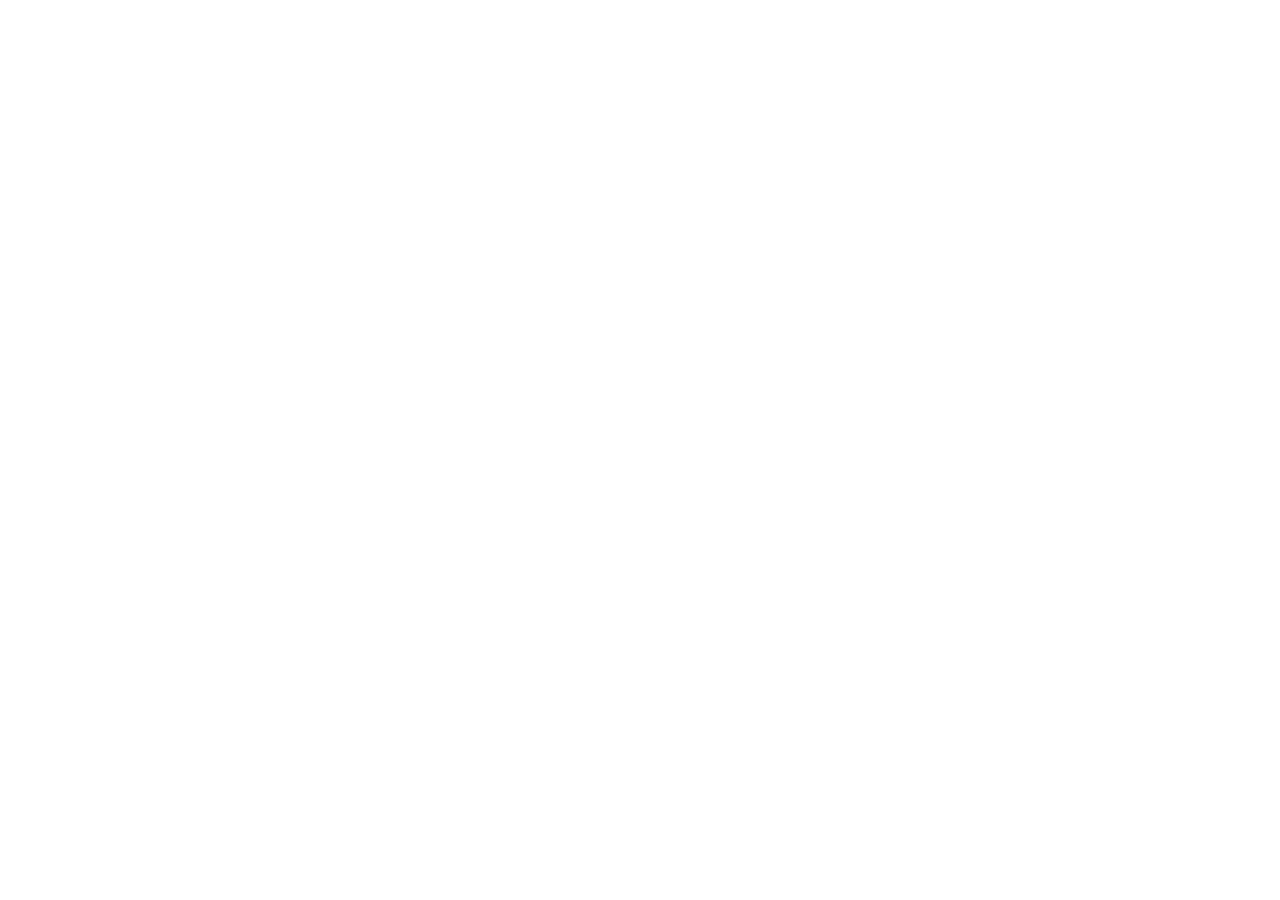
==== index.html @ dde9e86d "Clean rebuild: remove manus-runtime, fix base path for GitHub Pages, clean HTML" ====
<!doctype html>
<html lang="en">

  <head>
    <meta charset="UTF-8" />
    <meta
      name="viewport"
      content="width=device-width, initial-scale=1.0, maximum-scale=1" />
    <title>Diogo Grawingholt - Portfolio Premium</title>    
    <link rel="preconnect" href="https://fonts.googleapis.com" />
    <link rel="preconnect" href="https://fonts.gstatic.com" crossorigin />
    <link href="https://fonts.googleapis.com/css2?family=Inter:wght@100;200;300;400;500;600&display=swap" rel="stylesheet" />

    <script type="module" crossorigin src="/diogo-portfolio-site/assets/index-BfTewqCx.js"></script>
    <link rel="stylesheet" crossorigin href="/diogo-portfolio-site/assets/index-DrE5cPxn.css">
  </head>

  <body>
    <div id="root"></div>

  </body>

</html>
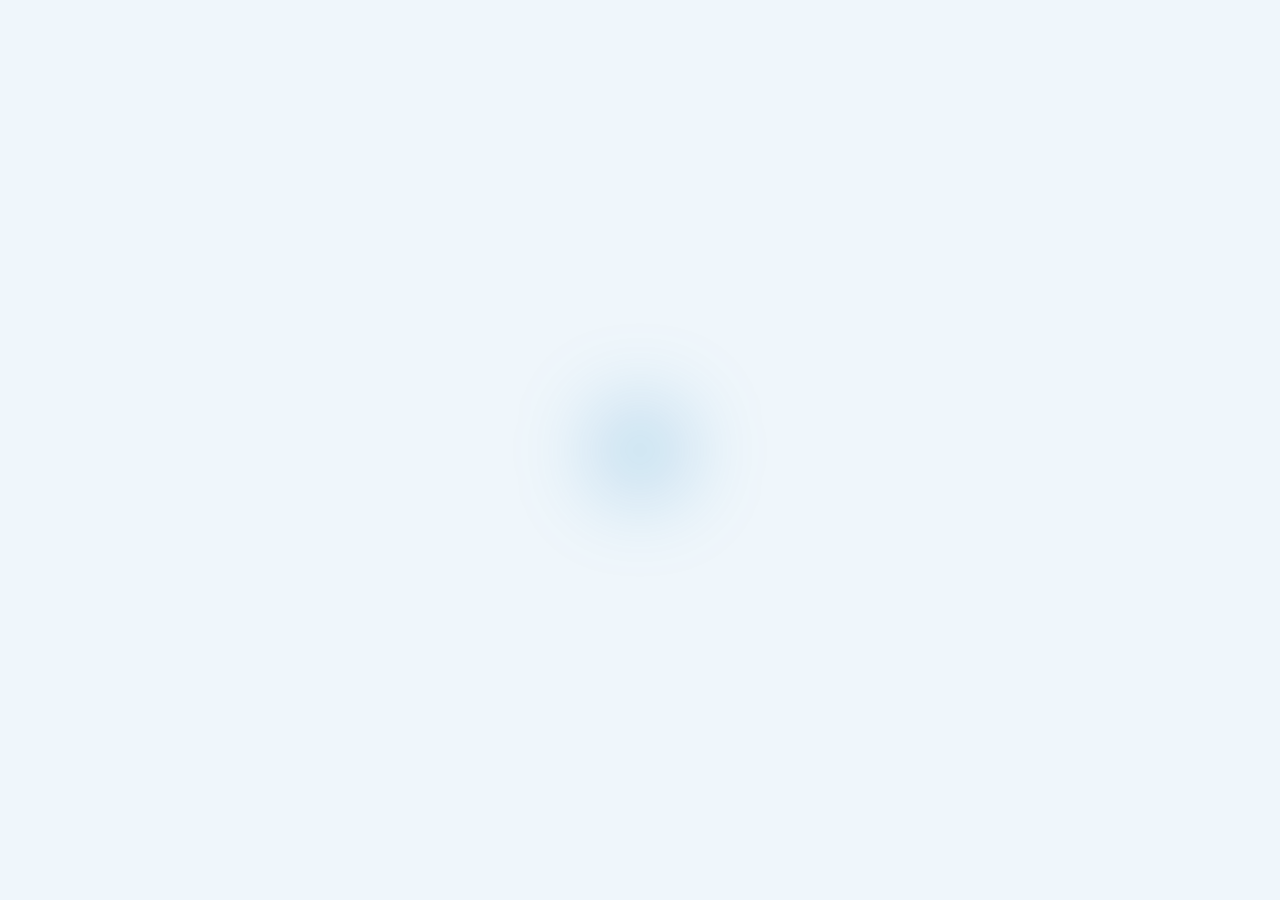
==== commit f1ce6042: "Corrigir paths dos assets para domínio customizado" ====
--- a/index.html
+++ b/index.html
@@ -11,8 +11,8 @@
     <link rel="preconnect" href="https://fonts.gstatic.com" crossorigin />
     <link href="https://fonts.googleapis.com/css2?family=Inter:wght@100;200;300;400;500;600&display=swap" rel="stylesheet" />
 
-    <script type="module" crossorigin src="/diogo-portfolio-site/assets/index-BfTewqCx.js"></script>
-    <link rel="stylesheet" crossorigin href="/diogo-portfolio-site/assets/index-DrE5cPxn.css">
+    <script type="module" crossorigin src="/assets/index-CALq84Qp.js"></script>
+    <link rel="stylesheet" crossorigin href="/assets/index-DrE5cPxn.css">
   </head>
 
   <body>
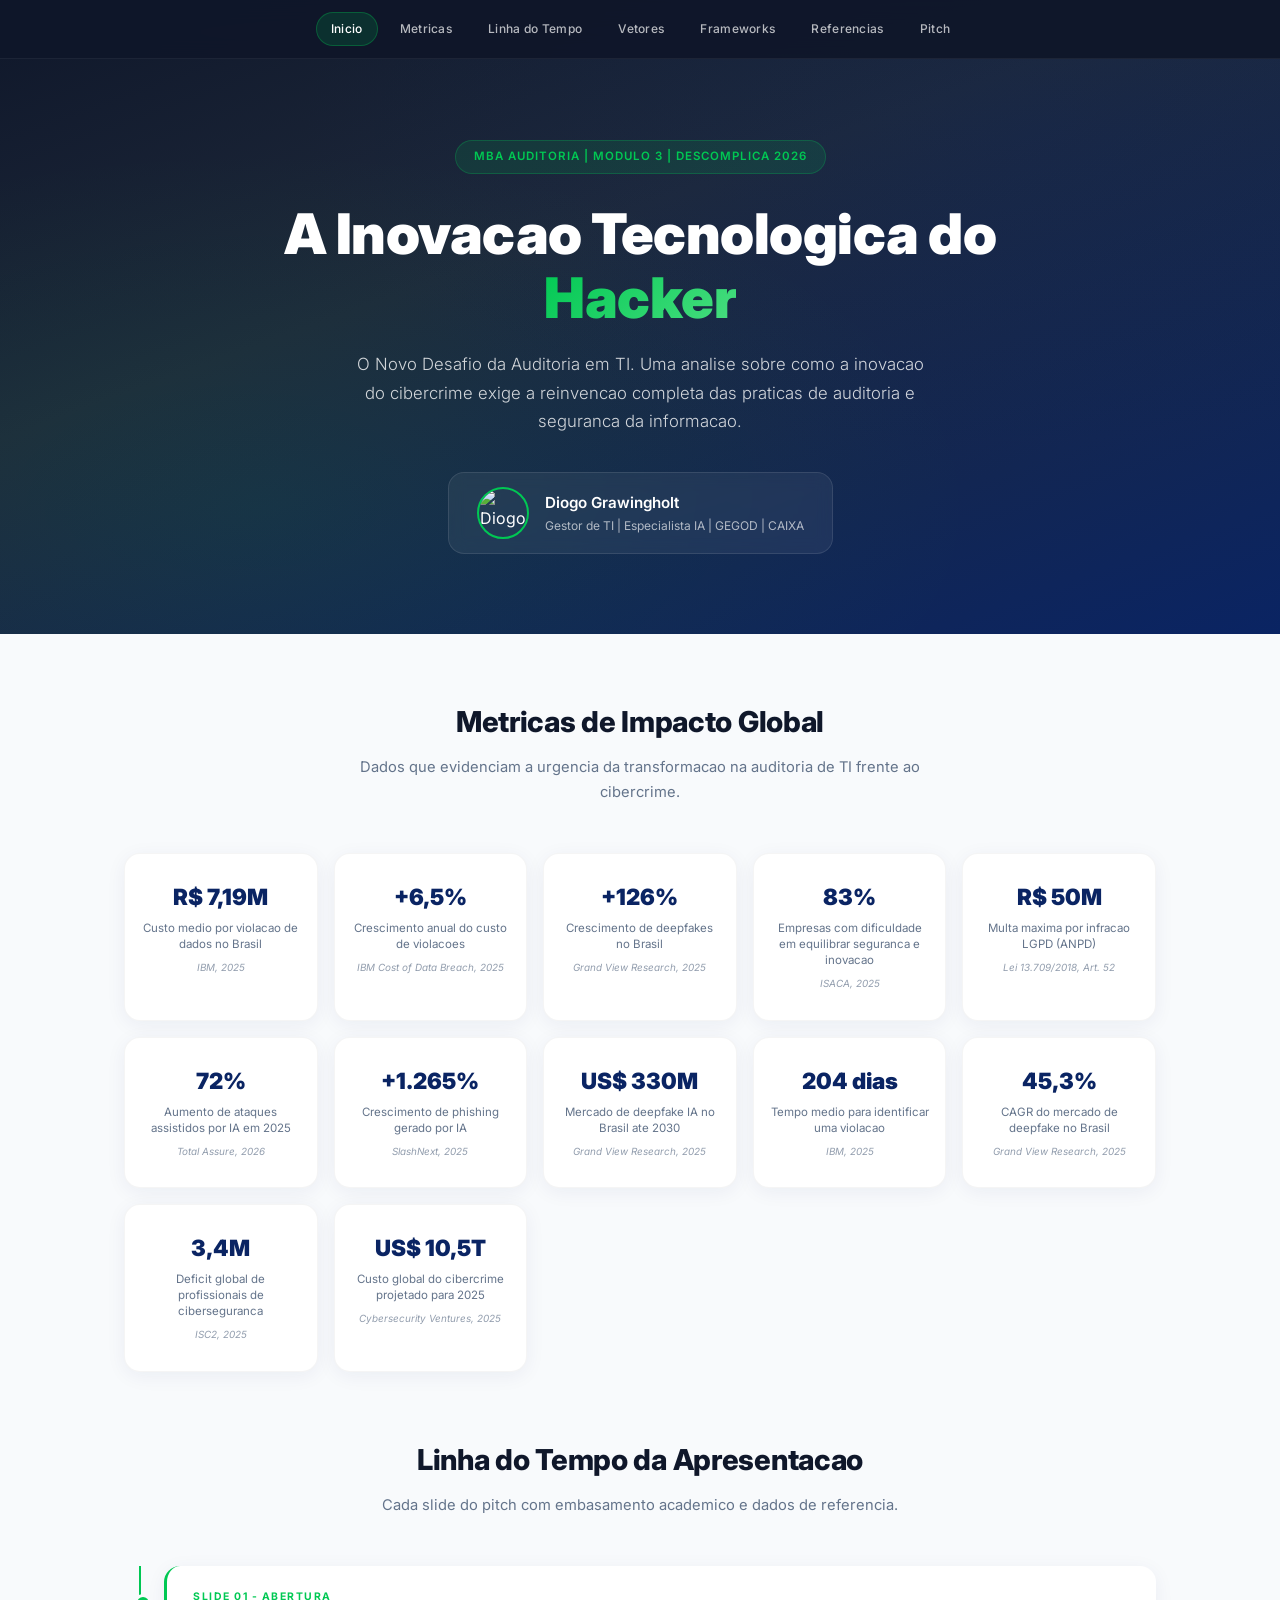
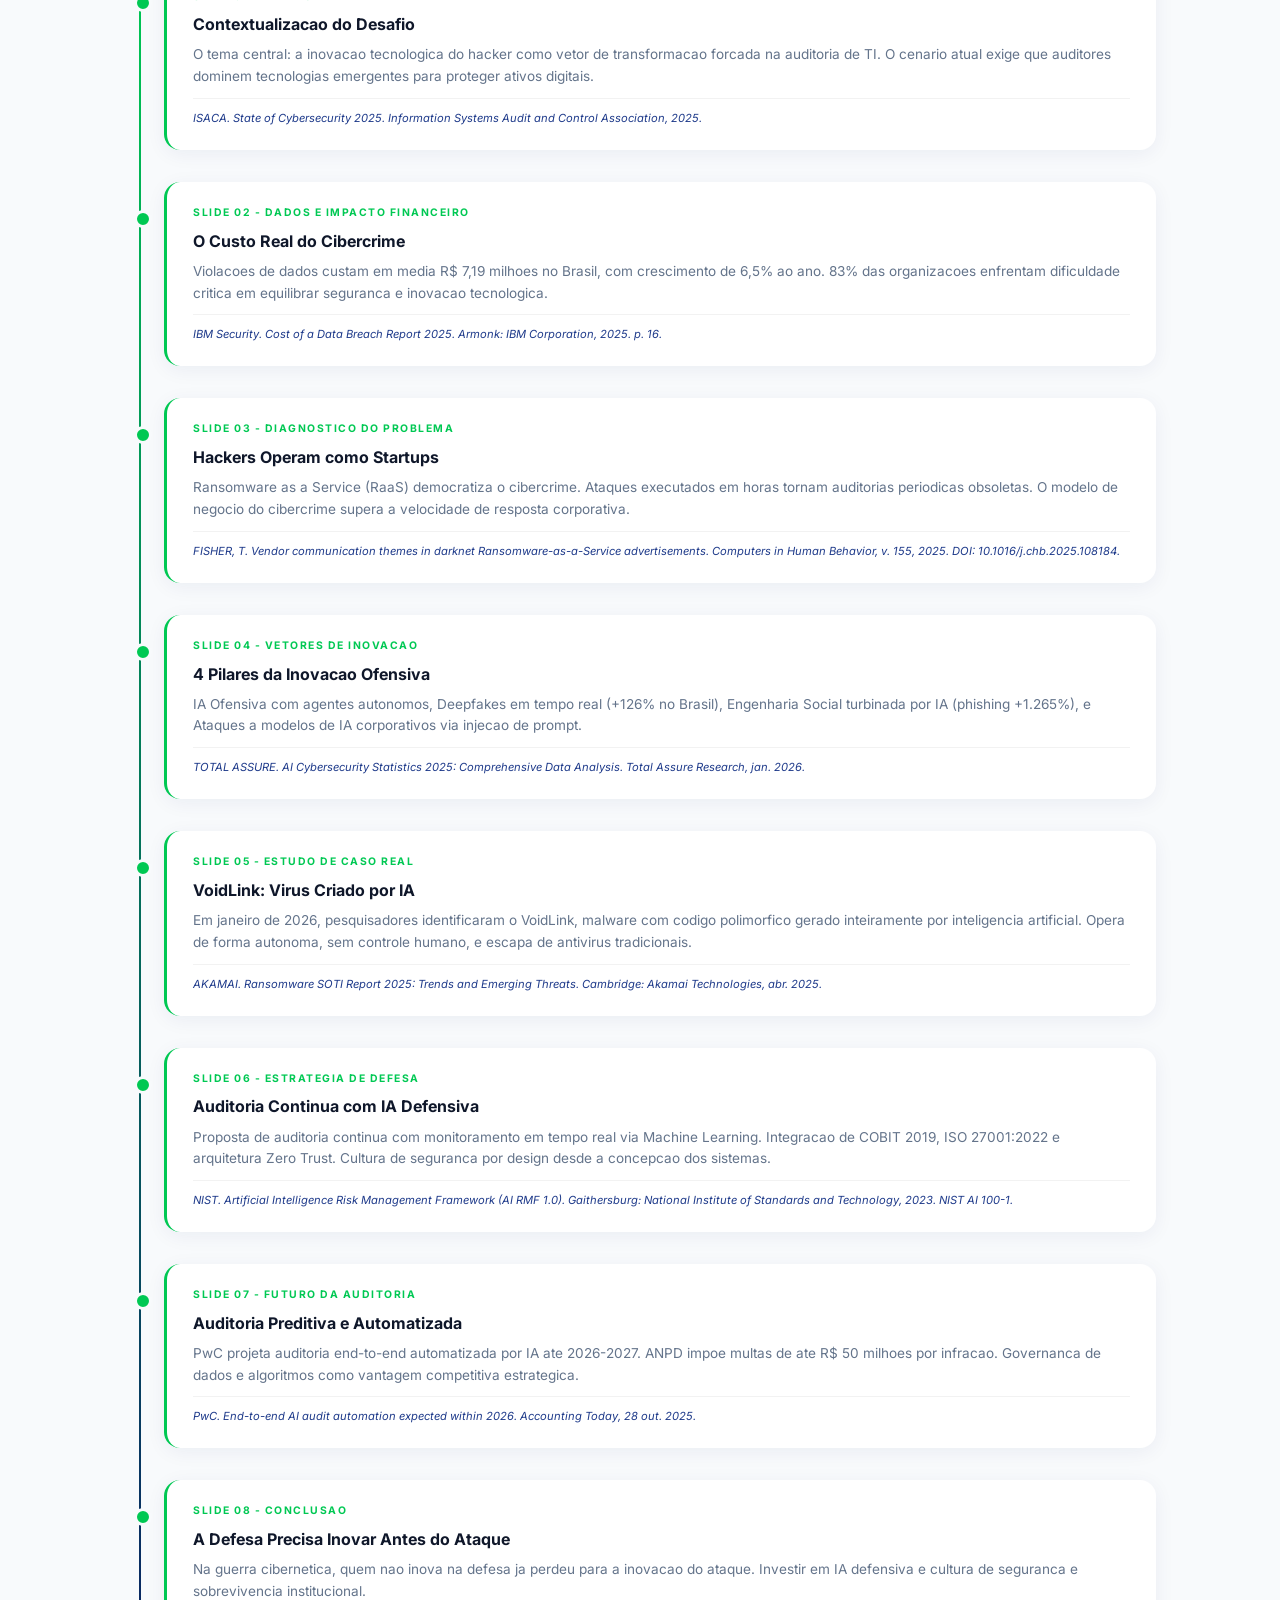
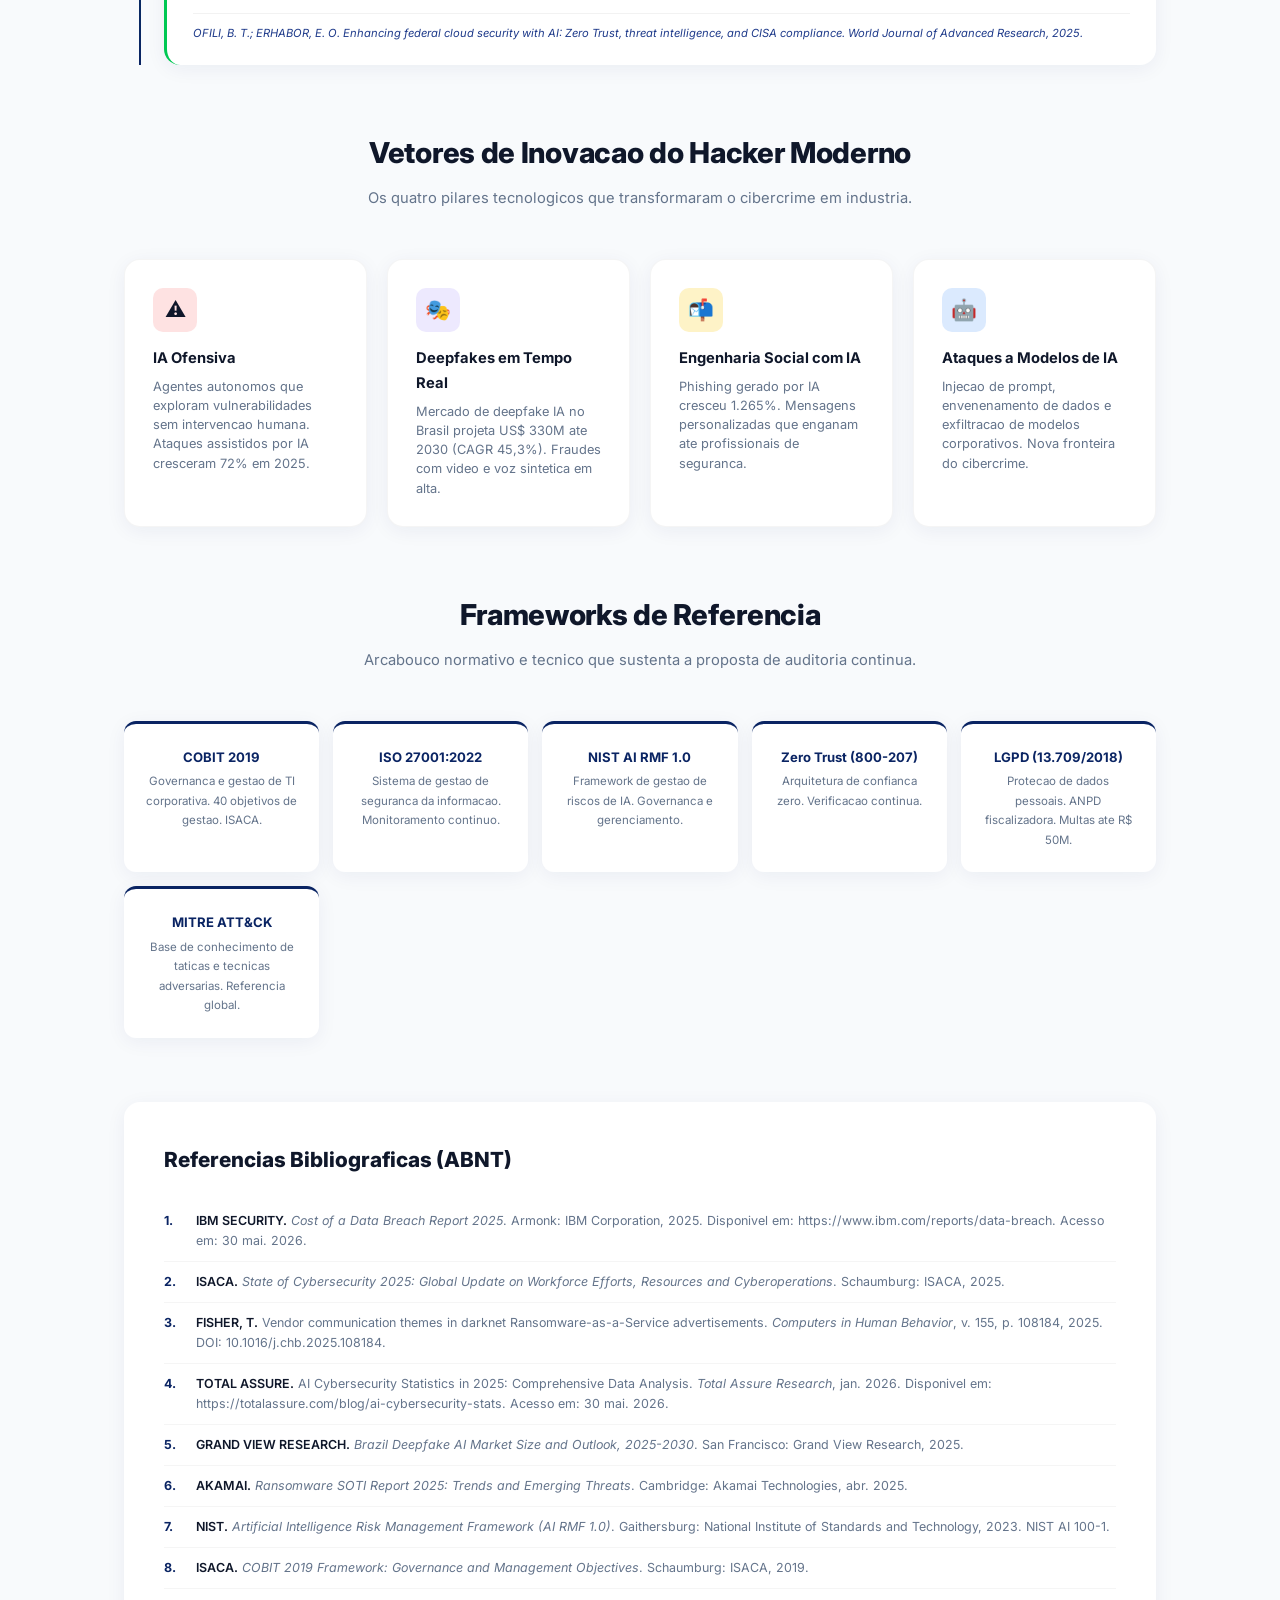
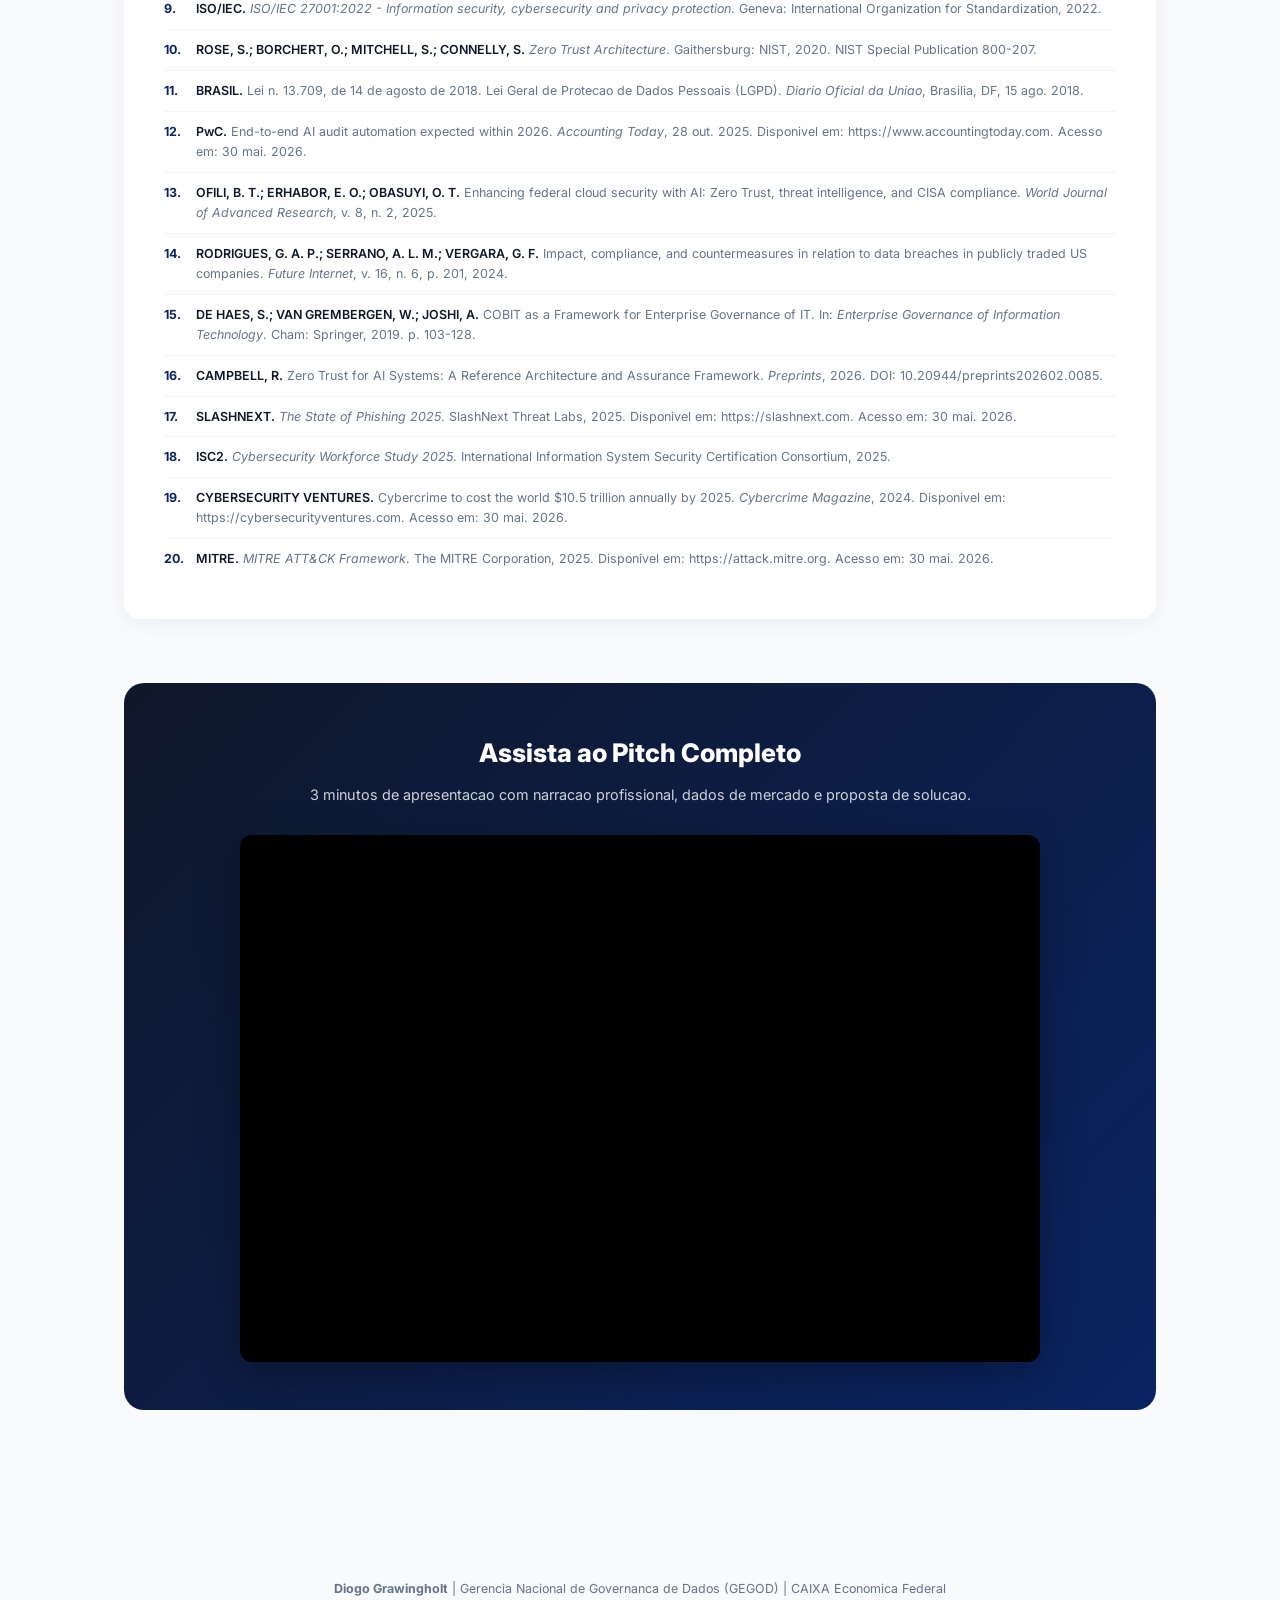
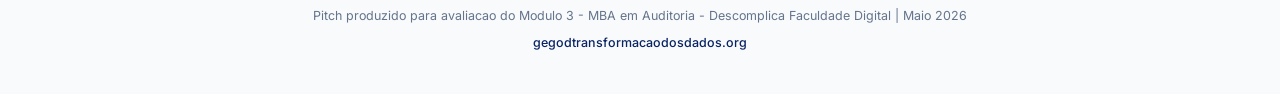
==== commit 7cfd0e00: "feat: migrar site para pitch auditoria TI - gegodtransformacaodosdados.org - Substituir conteudo ant" ====
--- a/index.html
+++ b/index.html
@@ -1,23 +1,419 @@
-<!doctype html>
-<html lang="en">
-
-  <head>
-    <meta charset="UTF-8" />
-    <meta
-      name="viewport"
-      content="width=device-width, initial-scale=1.0, maximum-scale=1" />
-    <title>Diogo Grawingholt - Portfolio Premium</title>    
-    <link rel="preconnect" href="https://fonts.googleapis.com" />
-    <link rel="preconnect" href="https://fonts.gstatic.com" crossorigin />
-    <link href="https://fonts.googleapis.com/css2?family=Inter:wght@100;200;300;400;500;600&display=swap" rel="stylesheet" />
-
-    <script type="module" crossorigin src="/assets/index-CALq84Qp.js"></script>
-    <link rel="stylesheet" crossorigin href="/assets/index-DrE5cPxn.css">
-  </head>
-
-  <body>
-    <div id="root"></div>
-
-  </body>
-
+<!DOCTYPE html>
+<html lang="pt-BR">
+<head>
+    <meta charset="UTF-8">
+    <meta name="viewport" content="width=device-width, initial-scale=1.0">
+    <title>GEGOD | A Inovacao Tecnologica do Hacker - Auditoria de TI | Diogo Grawingholt</title>
+    <meta name="description" content="Pitch MBA Auditoria - A Inovacao Tecnologica do Hacker: O Novo Desafio da Auditoria em TI. Por Diogo Grawingholt - GEGOD | CAIXA.">
+    <meta name="author" content="Diogo Grawingholt">
+    <meta property="og:title" content="A Inovacao Tecnologica do Hacker - Auditoria de TI">
+    <meta property="og:description" content="Pitch MBA Auditoria Modulo 3 - Como a inovacao do cibercrime exige a reinvencao da auditoria de TI.">
+    <meta property="og:type" content="website">
+    <meta property="og:url" content="https://gegodtransformacaodosdados.org/">
+    <link rel="preconnect" href="https://fonts.googleapis.com">
+    <link href="https://fonts.googleapis.com/css2?family=Inter:wght@300;400;500;600;700;800;900&display=swap" rel="stylesheet">
+    <style>
+        /* ============================================================
+           Site: gegodtransformacaodosdados.org
+           Autor: Diogo Grawingholt
+           Projeto: Pitch MBA Auditoria - Modulo 3
+           GEGOD | CAIXA Economica Federal
+           ============================================================ */
+        *{margin:0;padding:0;box-sizing:border-box}
+        :root{
+            --primary:#0A2463;--primary-mid:#1E3A8A;--accent:#00C853;--accent-soft:#D1FAE5;
+            --dark:#0F172A;--gray:#64748B;--light:#F8FAFC;--white:#FFFFFF;
+            --card-shadow:0 4px 20px rgba(10,36,99,0.06);--radius:16px;
+        }
+        body{font-family:'Inter',system-ui,sans-serif;background:var(--light);color:var(--dark);line-height:1.7;-webkit-font-smoothing:antialiased}
+        
+        /* NAV FIXA */
+        .nav{position:fixed;top:0;left:0;right:0;z-index:100;background:rgba(15,23,42,0.95);backdrop-filter:blur(12px);border-bottom:1px solid rgba(255,255,255,0.06);padding:12px 24px;display:flex;align-items:center;justify-content:center;gap:8px;flex-wrap:wrap}
+        .nav a{color:rgba(255,255,255,0.7);text-decoration:none;font-size:0.75rem;font-weight:500;padding:6px 14px;border-radius:20px;transition:all 0.2s;letter-spacing:0.3px}
+        .nav a:hover,.nav a.active{color:#fff;background:rgba(0,200,83,0.15);border:1px solid rgba(0,200,83,0.3)}
+        
+        /* HERO */
+        .hero{background:linear-gradient(160deg,var(--dark) 0%,#1E293B 40%,var(--primary) 100%);color:#fff;padding:140px 24px 80px;text-align:center;position:relative;overflow:hidden}
+        .hero::before{content:'';position:absolute;inset:0;background:radial-gradient(ellipse at 20% 80%,rgba(0,200,83,0.08) 0%,transparent 50%),radial-gradient(ellipse at 80% 20%,rgba(10,36,99,0.2) 0%,transparent 50%)}
+        .hero-content{position:relative;z-index:1;max-width:800px;margin:0 auto}
+        .hero-badge{display:inline-block;background:rgba(0,200,83,0.12);border:1px solid rgba(0,200,83,0.25);color:var(--accent);padding:6px 18px;border-radius:24px;font-size:0.72rem;font-weight:600;letter-spacing:1px;text-transform:uppercase;margin-bottom:28px}
+        .hero h1{font-size:clamp(2.2rem,5vw,3.5rem);font-weight:900;margin-bottom:20px;line-height:1.15;letter-spacing:-0.5px}
+        .hero h1 span{background:linear-gradient(135deg,var(--accent),#4ADE80);-webkit-background-clip:text;-webkit-text-fill-color:transparent}
+        .hero-sub{font-size:1.05rem;opacity:0.8;max-width:580px;margin:0 auto 36px;font-weight:300}
+        .author-card{display:inline-flex;align-items:center;gap:16px;background:rgba(255,255,255,0.06);border:1px solid rgba(255,255,255,0.1);border-radius:var(--radius);padding:14px 28px;backdrop-filter:blur(8px)}
+        .author-photo{width:52px;height:52px;border-radius:50%;border:2px solid var(--accent);object-fit:cover}
+        .author-info{text-align:left}
+        .author-info h3{font-size:0.95rem;font-weight:600}
+        .author-info p{font-size:0.75rem;opacity:0.65;margin:0}
+        
+        /* CONTAINER */
+        .container{max-width:1080px;margin:0 auto;padding:64px 24px}
+        section{scroll-margin-top:60px}
+        
+        /* SECTION TITLES */
+        .section-header{text-align:center;margin-bottom:48px}
+        .section-header h2{font-size:1.8rem;font-weight:800;color:var(--dark);margin-bottom:8px;letter-spacing:-0.3px}
+        .section-header p{color:var(--gray);font-size:0.92rem;max-width:560px;margin:0 auto}
+        
+        /* STATS */
+        .stats{display:grid;grid-template-columns:repeat(auto-fit,minmax(160px,1fr));gap:16px;margin-bottom:64px}
+        .stat-card{background:var(--white);border-radius:var(--radius);padding:24px 16px;text-align:center;box-shadow:var(--card-shadow);border:1px solid rgba(0,0,0,0.04);transition:transform 0.2s}
+        .stat-card:hover{transform:translateY(-3px)}
+        .stat-card h4{font-size:1.4rem;font-weight:900;color:var(--primary);margin-bottom:4px}
+        .stat-card p{font-size:0.72rem;color:var(--gray);line-height:1.4}
+        .stat-card .source{font-size:0.62rem;color:var(--gray);opacity:0.7;margin-top:6px;font-style:italic}
+        
+        /* TIMELINE */
+        .timeline{position:relative;padding-left:40px;margin-bottom:64px}
+        .timeline::before{content:'';position:absolute;left:15px;top:0;bottom:0;width:2px;background:linear-gradient(180deg,var(--accent),var(--primary))}
+        .timeline-item{position:relative;margin-bottom:32px;padding:22px 26px;background:var(--white);border-radius:var(--radius);box-shadow:var(--card-shadow);border-left:3px solid var(--accent)}
+        .timeline-item::before{content:'';position:absolute;left:-33px;top:28px;width:12px;height:12px;border-radius:50%;background:var(--accent);border:3px solid var(--light)}
+        .timeline-item .slide-num{font-size:0.65rem;font-weight:700;color:var(--accent);text-transform:uppercase;letter-spacing:1.5px;margin-bottom:6px}
+        .timeline-item h3{font-size:1rem;font-weight:700;color:var(--dark);margin-bottom:6px}
+        .timeline-item p{font-size:0.85rem;color:var(--gray);line-height:1.6}
+        .timeline-item .ref{font-size:0.7rem;color:var(--primary-mid);margin-top:10px;padding-top:10px;border-top:1px solid rgba(0,0,0,0.05);font-style:italic}
+        
+        /* HIGHLIGHTS GRID */
+        .highlights{display:grid;grid-template-columns:repeat(auto-fit,minmax(240px,1fr));gap:20px;margin-bottom:64px}
+        .highlight-card{background:var(--white);border-radius:var(--radius);padding:28px;box-shadow:var(--card-shadow);border:1px solid rgba(0,0,0,0.04);transition:transform 0.2s,box-shadow 0.2s}
+        .highlight-card:hover{transform:translateY(-4px);box-shadow:0 12px 32px rgba(0,0,0,0.08)}
+        .highlight-card .icon{width:44px;height:44px;border-radius:10px;display:flex;align-items:center;justify-content:center;font-size:1.3rem;margin-bottom:14px}
+        .highlight-card h3{font-size:0.92rem;font-weight:700;margin-bottom:6px}
+        .highlight-card p{color:var(--gray);font-size:0.8rem;line-height:1.5}
+        .ic-red{background:#FEE2E2}.ic-green{background:#D1FAE5}.ic-blue{background:#DBEAFE}.ic-yellow{background:#FEF3C7}.ic-purple{background:#EDE9FE}
+        
+        /* FRAMEWORKS */
+        .frameworks{display:grid;grid-template-columns:repeat(auto-fit,minmax(180px,1fr));gap:14px;margin-bottom:64px}
+        .fw-card{background:var(--white);border-radius:12px;padding:22px;text-align:center;box-shadow:var(--card-shadow);border-top:3px solid var(--primary)}
+        .fw-card h4{font-size:0.82rem;font-weight:700;color:var(--primary);margin-bottom:4px}
+        .fw-card p{font-size:0.72rem;color:var(--gray)}
+        
+        /* REFERENCES */
+        .references{background:var(--white);border-radius:var(--radius);padding:40px;box-shadow:var(--card-shadow);margin-bottom:64px}
+        .references h2{font-size:1.3rem;font-weight:800;margin-bottom:24px;color:var(--dark)}
+        .ref-list{list-style:none;counter-reset:ref-counter}
+        .ref-list li{counter-increment:ref-counter;padding:10px 0;border-bottom:1px solid rgba(0,0,0,0.04);font-size:0.78rem;color:var(--gray);line-height:1.6;padding-left:32px;position:relative}
+        .ref-list li::before{content:counter(ref-counter) ".";position:absolute;left:0;font-weight:700;color:var(--primary)}
+        .ref-list li:last-child{border-bottom:none}
+        .ref-list .author{font-weight:600;color:var(--dark)}
+        
+        /* VIDEO SECTION - FINAL */
+        .video-final{background:linear-gradient(135deg,var(--dark) 0%,var(--primary) 100%);border-radius:20px;padding:48px;margin-bottom:64px;text-align:center;color:#fff}
+        .video-final h2{font-size:1.6rem;font-weight:800;margin-bottom:8px}
+        .video-final p{opacity:0.8;margin-bottom:28px;font-size:0.9rem}
+        .video-wrapper{position:relative;padding-bottom:56.25%;height:0;border-radius:12px;overflow:hidden;background:#000;box-shadow:0 12px 40px rgba(0,0,0,0.3);max-width:800px;margin:0 auto}
+        .video-wrapper iframe{position:absolute;top:0;left:0;width:100%;height:100%;border:none}
+        
+        /* FOOTER */
+        footer{text-align:center;padding:40px 24px;color:var(--gray);font-size:0.78rem}
+        footer a{color:var(--primary);text-decoration:none;font-weight:500}
+        
+        @media(max-width:768px){
+            .hero{padding:120px 20px 60px}
+            .container{padding:40px 16px}
+            .timeline{padding-left:32px}
+            .references{padding:24px}
+            .video-final{padding:28px}
+            .nav{gap:4px}
+            .nav a{font-size:0.68rem;padding:5px 10px}
+        }
+    </style>
+</head>
+<body>
+    <!-- ============================================================
+         GEGOD Transformacao dos Dados
+         Pitch: A Inovacao Tecnologica do Hacker
+         Autor: Diogo Grawingholt
+         MBA Auditoria - Modulo 3 - Descomplica 2026
+         Site: https://gegodtransformacaodosdados.org
+         ============================================================ -->
+    
+    <nav class="nav">
+        <a href="#inicio" class="active">Inicio</a>
+        <a href="#metricas">Metricas</a>
+        <a href="#timeline">Linha do Tempo</a>
+        <a href="#vetores">Vetores</a>
+        <a href="#frameworks">Frameworks</a>
+        <a href="#referencias">Referencias</a>
+        <a href="#pitch">Pitch</a>
+    </nav>
+    
+    <section class="hero" id="inicio">
+        <div class="hero-content">
+            <div class="hero-badge">MBA Auditoria | Modulo 3 | Descomplica 2026</div>
+            <h1>A Inovacao Tecnologica do <span>Hacker</span></h1>
+            <p class="hero-sub">O Novo Desafio da Auditoria em TI. Uma analise sobre como a inovacao do cibercrime exige a reinvencao completa das praticas de auditoria e seguranca da informacao.</p>
+            <div class="author-card">
+                <img src="https://files.manuscdn.com/user_upload_by_module/session_file/310519663233141751/OqyCrBVQhAOkahqF.png" alt="Diogo Grawingholt" class="author-photo">
+                <div class="author-info">
+                    <h3>Diogo Grawingholt</h3>
+                    <p>Gestor de TI | Especialista IA | GEGOD | CAIXA</p>
+                </div>
+            </div>
+        </div>
+    </section>
+    
+    <div class="container">
+        
+        <!-- METRICAS DE IMPACTO -->
+        <section id="metricas">
+            <div class="section-header">
+                <h2>Metricas de Impacto Global</h2>
+                <p>Dados que evidenciam a urgencia da transformacao na auditoria de TI frente ao cibercrime.</p>
+            </div>
+            <div class="stats">
+                <div class="stat-card">
+                    <h4>R$ 7,19M</h4>
+                    <p>Custo medio por violacao de dados no Brasil</p>
+                    <span class="source">IBM, 2025</span>
+                </div>
+                <div class="stat-card">
+                    <h4>+6,5%</h4>
+                    <p>Crescimento anual do custo de violacoes</p>
+                    <span class="source">IBM Cost of Data Breach, 2025</span>
+                </div>
+                <div class="stat-card">
+                    <h4>+126%</h4>
+                    <p>Crescimento de deepfakes no Brasil</p>
+                    <span class="source">Grand View Research, 2025</span>
+                </div>
+                <div class="stat-card">
+                    <h4>83%</h4>
+                    <p>Empresas com dificuldade em equilibrar seguranca e inovacao</p>
+                    <span class="source">ISACA, 2025</span>
+                </div>
+                <div class="stat-card">
+                    <h4>R$ 50M</h4>
+                    <p>Multa maxima por infracao LGPD (ANPD)</p>
+                    <span class="source">Lei 13.709/2018, Art. 52</span>
+                </div>
+                <div class="stat-card">
+                    <h4>72%</h4>
+                    <p>Aumento de ataques assistidos por IA em 2025</p>
+                    <span class="source">Total Assure, 2026</span>
+                </div>
+                <div class="stat-card">
+                    <h4>+1.265%</h4>
+                    <p>Crescimento de phishing gerado por IA</p>
+                    <span class="source">SlashNext, 2025</span>
+                </div>
+                <div class="stat-card">
+                    <h4>US$ 330M</h4>
+                    <p>Mercado de deepfake IA no Brasil ate 2030</p>
+                    <span class="source">Grand View Research, 2025</span>
+                </div>
+                <div class="stat-card">
+                    <h4>204 dias</h4>
+                    <p>Tempo medio para identificar uma violacao</p>
+                    <span class="source">IBM, 2025</span>
+                </div>
+                <div class="stat-card">
+                    <h4>45,3%</h4>
+                    <p>CAGR do mercado de deepfake no Brasil</p>
+                    <span class="source">Grand View Research, 2025</span>
+                </div>
+                <div class="stat-card">
+                    <h4>3,4M</h4>
+                    <p>Deficit global de profissionais de ciberseguranca</p>
+                    <span class="source">ISC2, 2025</span>
+                </div>
+                <div class="stat-card">
+                    <h4>US$ 10,5T</h4>
+                    <p>Custo global do cibercrime projetado para 2025</p>
+                    <span class="source">Cybersecurity Ventures, 2025</span>
+                </div>
+            </div>
+        </section>
+        
+        <!-- LINHA DO TEMPO DOS SLIDES -->
+        <section id="timeline">
+            <div class="section-header">
+                <h2>Linha do Tempo da Apresentacao</h2>
+                <p>Cada slide do pitch com embasamento academico e dados de referencia.</p>
+            </div>
+            <div class="timeline">
+                <div class="timeline-item">
+                    <div class="slide-num">Slide 01 - Abertura</div>
+                    <h3>Contextualizacao do Desafio</h3>
+                    <p>O tema central: a inovacao tecnologica do hacker como vetor de transformacao forcada na auditoria de TI. O cenario atual exige que auditores dominem tecnologias emergentes para proteger ativos digitais.</p>
+                    <div class="ref">ISACA. <em>State of Cybersecurity 2025</em>. Information Systems Audit and Control Association, 2025.</div>
+                </div>
+                <div class="timeline-item">
+                    <div class="slide-num">Slide 02 - Dados e Impacto Financeiro</div>
+                    <h3>O Custo Real do Cibercrime</h3>
+                    <p>Violacoes de dados custam em media R$ 7,19 milhoes no Brasil, com crescimento de 6,5% ao ano. 83% das organizacoes enfrentam dificuldade critica em equilibrar seguranca e inovacao tecnologica.</p>
+                    <div class="ref">IBM Security. <em>Cost of a Data Breach Report 2025</em>. Armonk: IBM Corporation, 2025. p. 16.</div>
+                </div>
+                <div class="timeline-item">
+                    <div class="slide-num">Slide 03 - Diagnostico do Problema</div>
+                    <h3>Hackers Operam como Startups</h3>
+                    <p>Ransomware as a Service (RaaS) democratiza o cibercrime. Ataques executados em horas tornam auditorias periodicas obsoletas. O modelo de negocio do cibercrime supera a velocidade de resposta corporativa.</p>
+                    <div class="ref">FISHER, T. Vendor communication themes in darknet Ransomware-as-a-Service advertisements. <em>Computers in Human Behavior</em>, v. 155, 2025. DOI: 10.1016/j.chb.2025.108184.</div>
+                </div>
+                <div class="timeline-item">
+                    <div class="slide-num">Slide 04 - Vetores de Inovacao</div>
+                    <h3>4 Pilares da Inovacao Ofensiva</h3>
+                    <p>IA Ofensiva com agentes autonomos, Deepfakes em tempo real (+126% no Brasil), Engenharia Social turbinada por IA (phishing +1.265%), e Ataques a modelos de IA corporativos via injecao de prompt.</p>
+                    <div class="ref">TOTAL ASSURE. <em>AI Cybersecurity Statistics 2025: Comprehensive Data Analysis</em>. Total Assure Research, jan. 2026.</div>
+                </div>
+                <div class="timeline-item">
+                    <div class="slide-num">Slide 05 - Estudo de Caso Real</div>
+                    <h3>VoidLink: Virus Criado por IA</h3>
+                    <p>Em janeiro de 2026, pesquisadores identificaram o VoidLink, malware com codigo polimorfico gerado inteiramente por inteligencia artificial. Opera de forma autonoma, sem controle humano, e escapa de antivirus tradicionais.</p>
+                    <div class="ref">AKAMAI. <em>Ransomware SOTI Report 2025: Trends and Emerging Threats</em>. Cambridge: Akamai Technologies, abr. 2025.</div>
+                </div>
+                <div class="timeline-item">
+                    <div class="slide-num">Slide 06 - Estrategia de Defesa</div>
+                    <h3>Auditoria Continua com IA Defensiva</h3>
+                    <p>Proposta de auditoria continua com monitoramento em tempo real via Machine Learning. Integracao de COBIT 2019, ISO 27001:2022 e arquitetura Zero Trust. Cultura de seguranca por design desde a concepcao dos sistemas.</p>
+                    <div class="ref">NIST. <em>Artificial Intelligence Risk Management Framework (AI RMF 1.0)</em>. Gaithersburg: National Institute of Standards and Technology, 2023. NIST AI 100-1.</div>
+                </div>
+                <div class="timeline-item">
+                    <div class="slide-num">Slide 07 - Futuro da Auditoria</div>
+                    <h3>Auditoria Preditiva e Automatizada</h3>
+                    <p>PwC projeta auditoria end-to-end automatizada por IA ate 2026-2027. ANPD impoe multas de ate R$ 50 milhoes por infracao. Governanca de dados e algoritmos como vantagem competitiva estrategica.</p>
+                    <div class="ref">PwC. End-to-end AI audit automation expected within 2026. <em>Accounting Today</em>, 28 out. 2025.</div>
+                </div>
+                <div class="timeline-item">
+                    <div class="slide-num">Slide 08 - Conclusao</div>
+                    <h3>A Defesa Precisa Inovar Antes do Ataque</h3>
+                    <p>Na guerra cibernetica, quem nao inova na defesa ja perdeu para a inovacao do ataque. Investir em IA defensiva e cultura de seguranca e sobrevivencia institucional.</p>
+                    <div class="ref">OFILI, B. T.; ERHABOR, E. O. Enhancing federal cloud security with AI: Zero Trust, threat intelligence, and CISA compliance. <em>World Journal of Advanced Research</em>, 2025.</div>
+                </div>
+            </div>
+        </section>
+        
+        <!-- VETORES DE INOVACAO -->
+        <section id="vetores">
+            <div class="section-header">
+                <h2>Vetores de Inovacao do Hacker Moderno</h2>
+                <p>Os quatro pilares tecnologicos que transformaram o cibercrime em industria.</p>
+            </div>
+            <div class="highlights">
+                <div class="highlight-card">
+                    <div class="icon ic-red">&#9888;</div>
+                    <h3>IA Ofensiva</h3>
+                    <p>Agentes autonomos que exploram vulnerabilidades sem intervencao humana. Ataques assistidos por IA cresceram 72% em 2025.</p>
+                </div>
+                <div class="highlight-card">
+                    <div class="icon ic-purple">&#127917;</div>
+                    <h3>Deepfakes em Tempo Real</h3>
+                    <p>Mercado de deepfake IA no Brasil projeta US$ 330M ate 2030 (CAGR 45,3%). Fraudes com video e voz sintetica em alta.</p>
+                </div>
+                <div class="highlight-card">
+                    <div class="icon ic-yellow">&#128236;</div>
+                    <h3>Engenharia Social com IA</h3>
+                    <p>Phishing gerado por IA cresceu 1.265%. Mensagens personalizadas que enganam ate profissionais de seguranca.</p>
+                </div>
+                <div class="highlight-card">
+                    <div class="icon ic-blue">&#129302;</div>
+                    <h3>Ataques a Modelos de IA</h3>
+                    <p>Injecao de prompt, envenenamento de dados e exfiltracao de modelos corporativos. Nova fronteira do cibercrime.</p>
+                </div>
+            </div>
+        </section>
+        
+        <!-- FRAMEWORKS -->
+        <section id="frameworks">
+            <div class="section-header">
+                <h2>Frameworks de Referencia</h2>
+                <p>Arcabouco normativo e tecnico que sustenta a proposta de auditoria continua.</p>
+            </div>
+            <div class="frameworks">
+                <div class="fw-card">
+                    <h4>COBIT 2019</h4>
+                    <p>Governanca e gestao de TI corporativa. 40 objetivos de gestao. ISACA.</p>
+                </div>
+                <div class="fw-card">
+                    <h4>ISO 27001:2022</h4>
+                    <p>Sistema de gestao de seguranca da informacao. Monitoramento continuo.</p>
+                </div>
+                <div class="fw-card">
+                    <h4>NIST AI RMF 1.0</h4>
+                    <p>Framework de gestao de riscos de IA. Governanca e gerenciamento.</p>
+                </div>
+                <div class="fw-card">
+                    <h4>Zero Trust (800-207)</h4>
+                    <p>Arquitetura de confianca zero. Verificacao continua.</p>
+                </div>
+                <div class="fw-card">
+                    <h4>LGPD (13.709/2018)</h4>
+                    <p>Protecao de dados pessoais. ANPD fiscalizadora. Multas ate R$ 50M.</p>
+                </div>
+                <div class="fw-card">
+                    <h4>MITRE ATT&CK</h4>
+                    <p>Base de conhecimento de taticas e tecnicas adversarias. Referencia global.</p>
+                </div>
+            </div>
+        </section>
+        
+        <!-- REFERENCIAS ACADEMICAS -->
+        <section id="referencias">
+            <div class="references">
+                <h2>Referencias Bibliograficas (ABNT)</h2>
+                <ol class="ref-list">
+                    <li><span class="author">IBM SECURITY.</span> <em>Cost of a Data Breach Report 2025</em>. Armonk: IBM Corporation, 2025. Disponivel em: https://www.ibm.com/reports/data-breach. Acesso em: 30 mai. 2026.</li>
+                    <li><span class="author">ISACA.</span> <em>State of Cybersecurity 2025: Global Update on Workforce Efforts, Resources and Cyberoperations</em>. Schaumburg: ISACA, 2025.</li>
+                    <li><span class="author">FISHER, T.</span> Vendor communication themes in darknet Ransomware-as-a-Service advertisements. <em>Computers in Human Behavior</em>, v. 155, p. 108184, 2025. DOI: 10.1016/j.chb.2025.108184.</li>
+                    <li><span class="author">TOTAL ASSURE.</span> AI Cybersecurity Statistics in 2025: Comprehensive Data Analysis. <em>Total Assure Research</em>, jan. 2026. Disponivel em: https://totalassure.com/blog/ai-cybersecurity-stats. Acesso em: 30 mai. 2026.</li>
+                    <li><span class="author">GRAND VIEW RESEARCH.</span> <em>Brazil Deepfake AI Market Size and Outlook, 2025-2030</em>. San Francisco: Grand View Research, 2025.</li>
+                    <li><span class="author">AKAMAI.</span> <em>Ransomware SOTI Report 2025: Trends and Emerging Threats</em>. Cambridge: Akamai Technologies, abr. 2025.</li>
+                    <li><span class="author">NIST.</span> <em>Artificial Intelligence Risk Management Framework (AI RMF 1.0)</em>. Gaithersburg: National Institute of Standards and Technology, 2023. NIST AI 100-1.</li>
+                    <li><span class="author">ISACA.</span> <em>COBIT 2019 Framework: Governance and Management Objectives</em>. Schaumburg: ISACA, 2019.</li>
+                    <li><span class="author">ISO/IEC.</span> <em>ISO/IEC 27001:2022 - Information security, cybersecurity and privacy protection</em>. Geneva: International Organization for Standardization, 2022.</li>
+                    <li><span class="author">ROSE, S.; BORCHERT, O.; MITCHELL, S.; CONNELLY, S.</span> <em>Zero Trust Architecture</em>. Gaithersburg: NIST, 2020. NIST Special Publication 800-207.</li>
+                    <li><span class="author">BRASIL.</span> Lei n. 13.709, de 14 de agosto de 2018. Lei Geral de Protecao de Dados Pessoais (LGPD). <em>Diario Oficial da Uniao</em>, Brasilia, DF, 15 ago. 2018.</li>
+                    <li><span class="author">PwC.</span> End-to-end AI audit automation expected within 2026. <em>Accounting Today</em>, 28 out. 2025. Disponivel em: https://www.accountingtoday.com. Acesso em: 30 mai. 2026.</li>
+                    <li><span class="author">OFILI, B. T.; ERHABOR, E. O.; OBASUYI, O. T.</span> Enhancing federal cloud security with AI: Zero Trust, threat intelligence, and CISA compliance. <em>World Journal of Advanced Research</em>, v. 8, n. 2, 2025.</li>
+                    <li><span class="author">RODRIGUES, G. A. P.; SERRANO, A. L. M.; VERGARA, G. F.</span> Impact, compliance, and countermeasures in relation to data breaches in publicly traded US companies. <em>Future Internet</em>, v. 16, n. 6, p. 201, 2024.</li>
+                    <li><span class="author">DE HAES, S.; VAN GREMBERGEN, W.; JOSHI, A.</span> COBIT as a Framework for Enterprise Governance of IT. In: <em>Enterprise Governance of Information Technology</em>. Cham: Springer, 2019. p. 103-128.</li>
+                    <li><span class="author">CAMPBELL, R.</span> Zero Trust for AI Systems: A Reference Architecture and Assurance Framework. <em>Preprints</em>, 2026. DOI: 10.20944/preprints202602.0085.</li>
+                    <li><span class="author">SLASHNEXT.</span> <em>The State of Phishing 2025</em>. SlashNext Threat Labs, 2025. Disponivel em: https://slashnext.com. Acesso em: 30 mai. 2026.</li>
+                    <li><span class="author">ISC2.</span> <em>Cybersecurity Workforce Study 2025</em>. International Information System Security Certification Consortium, 2025.</li>
+                    <li><span class="author">CYBERSECURITY VENTURES.</span> Cybercrime to cost the world $10.5 trillion annually by 2025. <em>Cybercrime Magazine</em>, 2024. Disponivel em: https://cybersecurityventures.com. Acesso em: 30 mai. 2026.</li>
+                    <li><span class="author">MITRE.</span> <em>MITRE ATT&CK Framework</em>. The MITRE Corporation, 2025. Disponivel em: https://attack.mitre.org. Acesso em: 30 mai. 2026.</li>
+                </ol>
+            </div>
+        </section>
+        
+        <!-- VIDEO - PITCH COMPLETO (FINAL) -->
+        <section id="pitch">
+            <div class="video-final">
+                <h2>Assista ao Pitch Completo</h2>
+                <p>3 minutos de apresentacao com narracao profissional, dados de mercado e proposta de solucao.</p>
+                <div class="video-wrapper">
+                    <iframe src="https://www.youtube.com/embed/uy29h_WX4rM" title="Pitch - A Inovacao Tecnologica do Hacker" allow="accelerometer; autoplay; clipboard-write; encrypted-media; gyroscope; picture-in-picture; web-share" allowfullscreen></iframe>
+                </div>
+            </div>
+        </section>
+        
+    </div>
+    
+    <footer>
+        <p><strong>Diogo Grawingholt</strong> | Gerencia Nacional de Governanca de Dados (GEGOD) | CAIXA Economica Federal</p>
+        <p style="margin-top:6px">Pitch produzido para avaliacao do Modulo 3 - MBA em Auditoria - Descomplica Faculdade Digital | Maio 2026</p>
+        <p style="margin-top:6px"><a href="https://gegodtransformacaodosdados.org/">gegodtransformacaodosdados.org</a></p>
+    </footer>
+    
+    <!-- Smooth scroll e nav active state -->
+    <script>
+        document.querySelectorAll('.nav a').forEach(a=>{
+            a.addEventListener('click',e=>{
+                document.querySelectorAll('.nav a').forEach(x=>x.classList.remove('active'));
+                a.classList.add('active');
+            });
+        });
+        const sections=document.querySelectorAll('section[id]');
+        const obs=new IntersectionObserver(entries=>{
+            entries.forEach(entry=>{
+                if(entry.isIntersecting){
+                    document.querySelectorAll('.nav a').forEach(a=>a.classList.remove('active'));
+                    const link=document.querySelector('.nav a[href="#'+entry.target.id+'"]');
+                    if(link)link.classList.add('active');
+                }
+            });
+        },{threshold:0.3});
+        sections.forEach(s=>obs.observe(s));
+    </script>
+</body>
 </html>
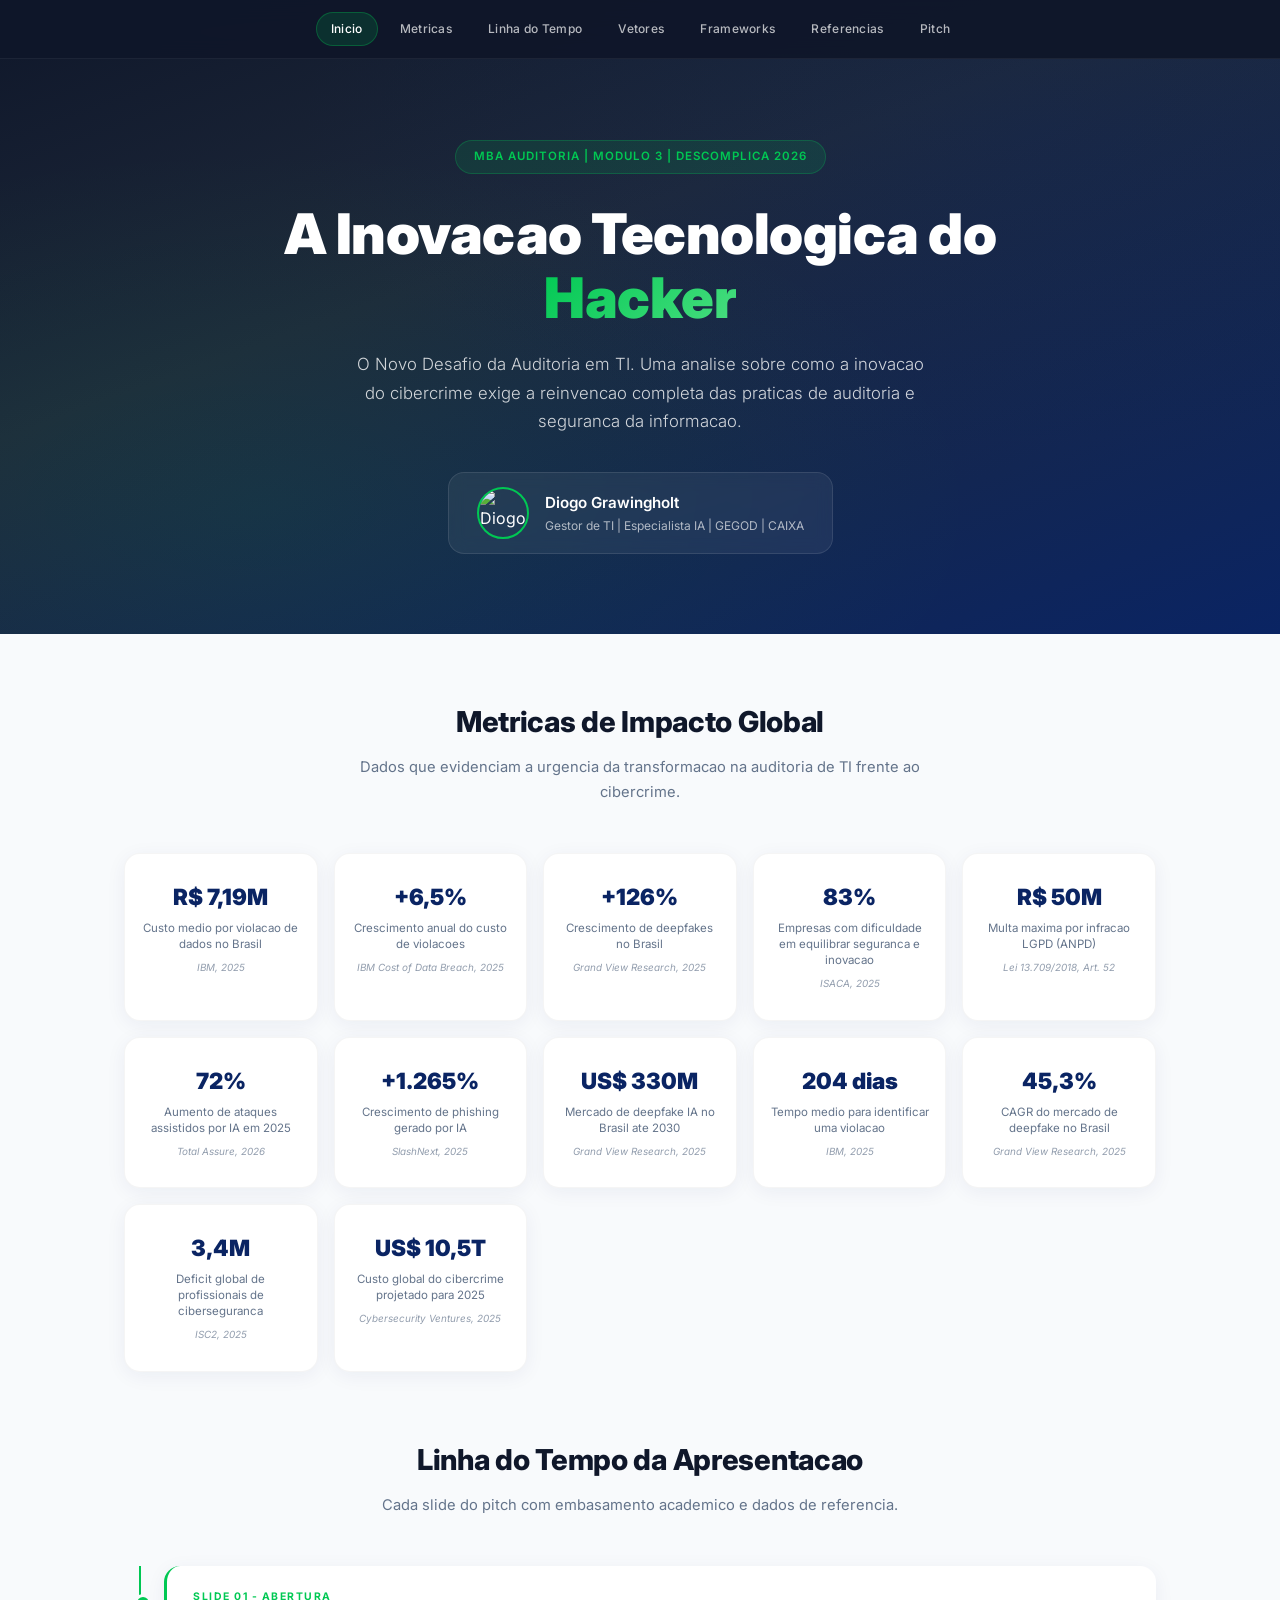
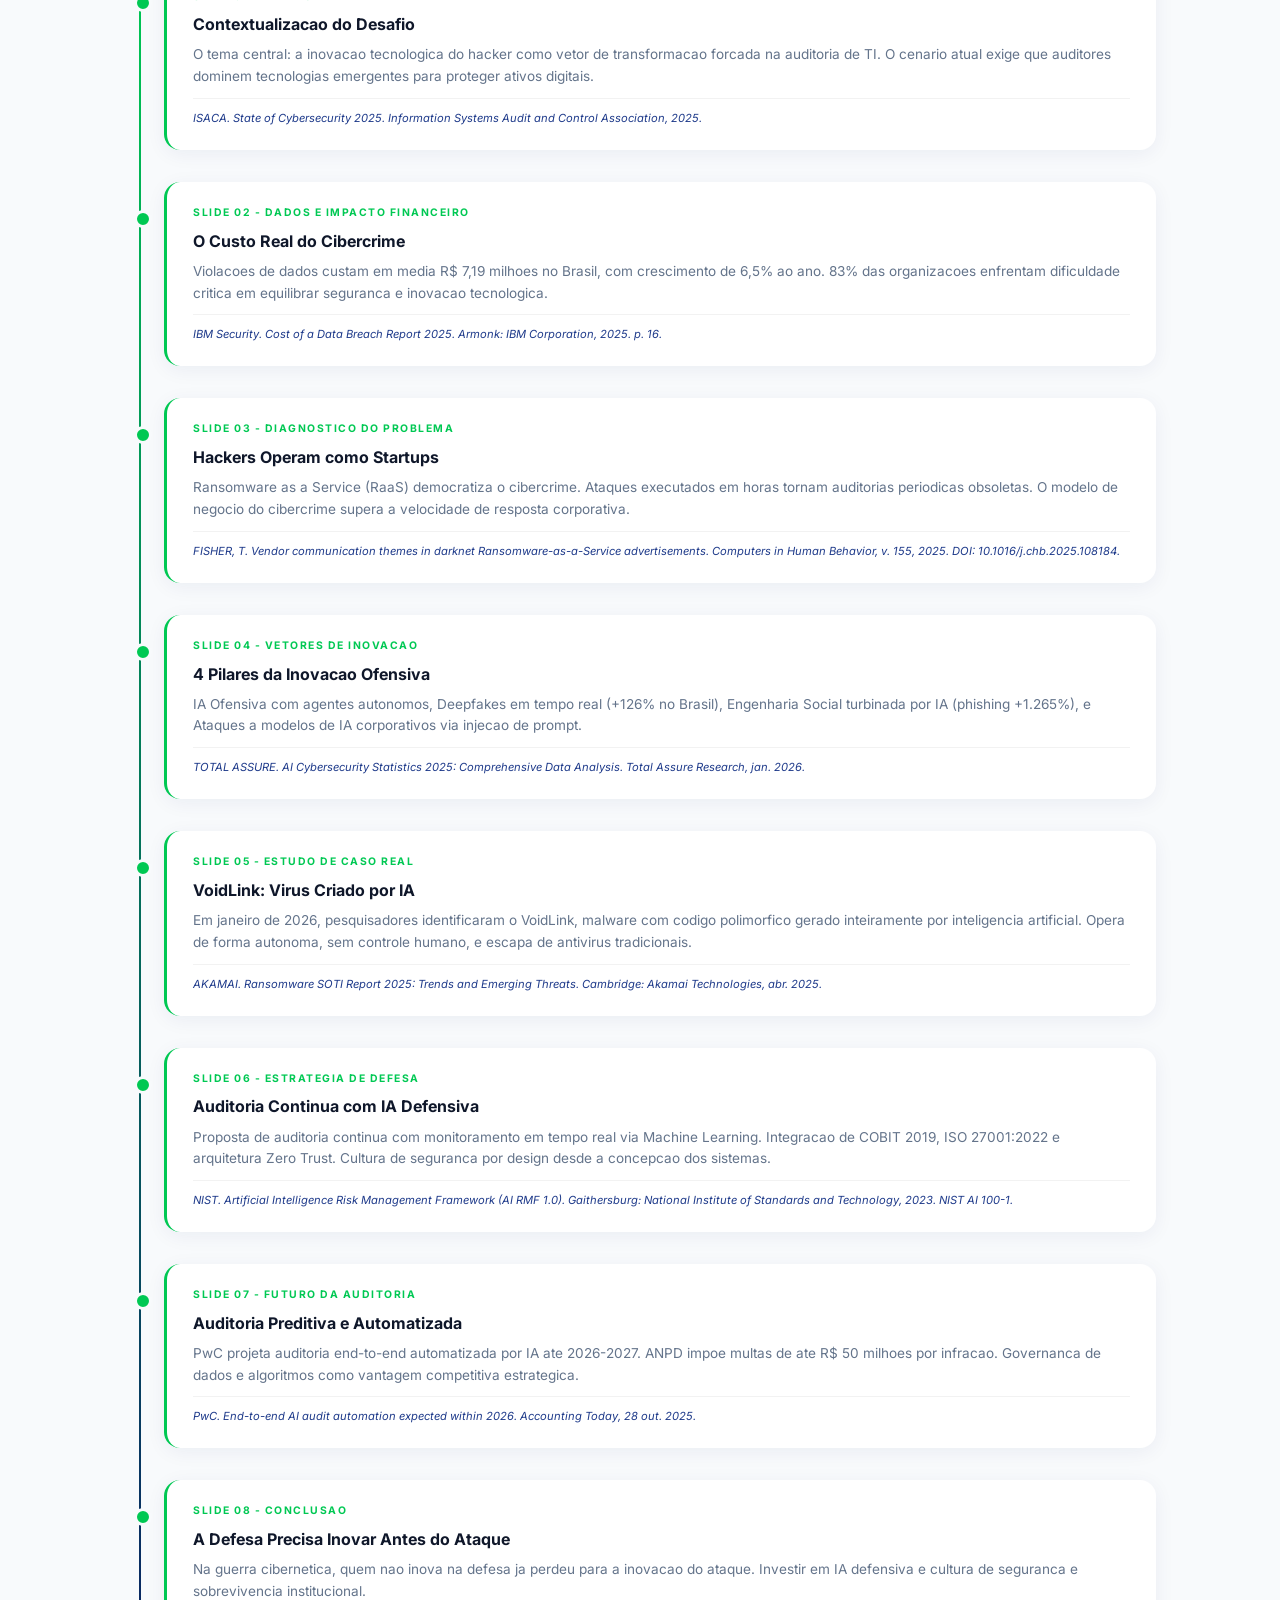
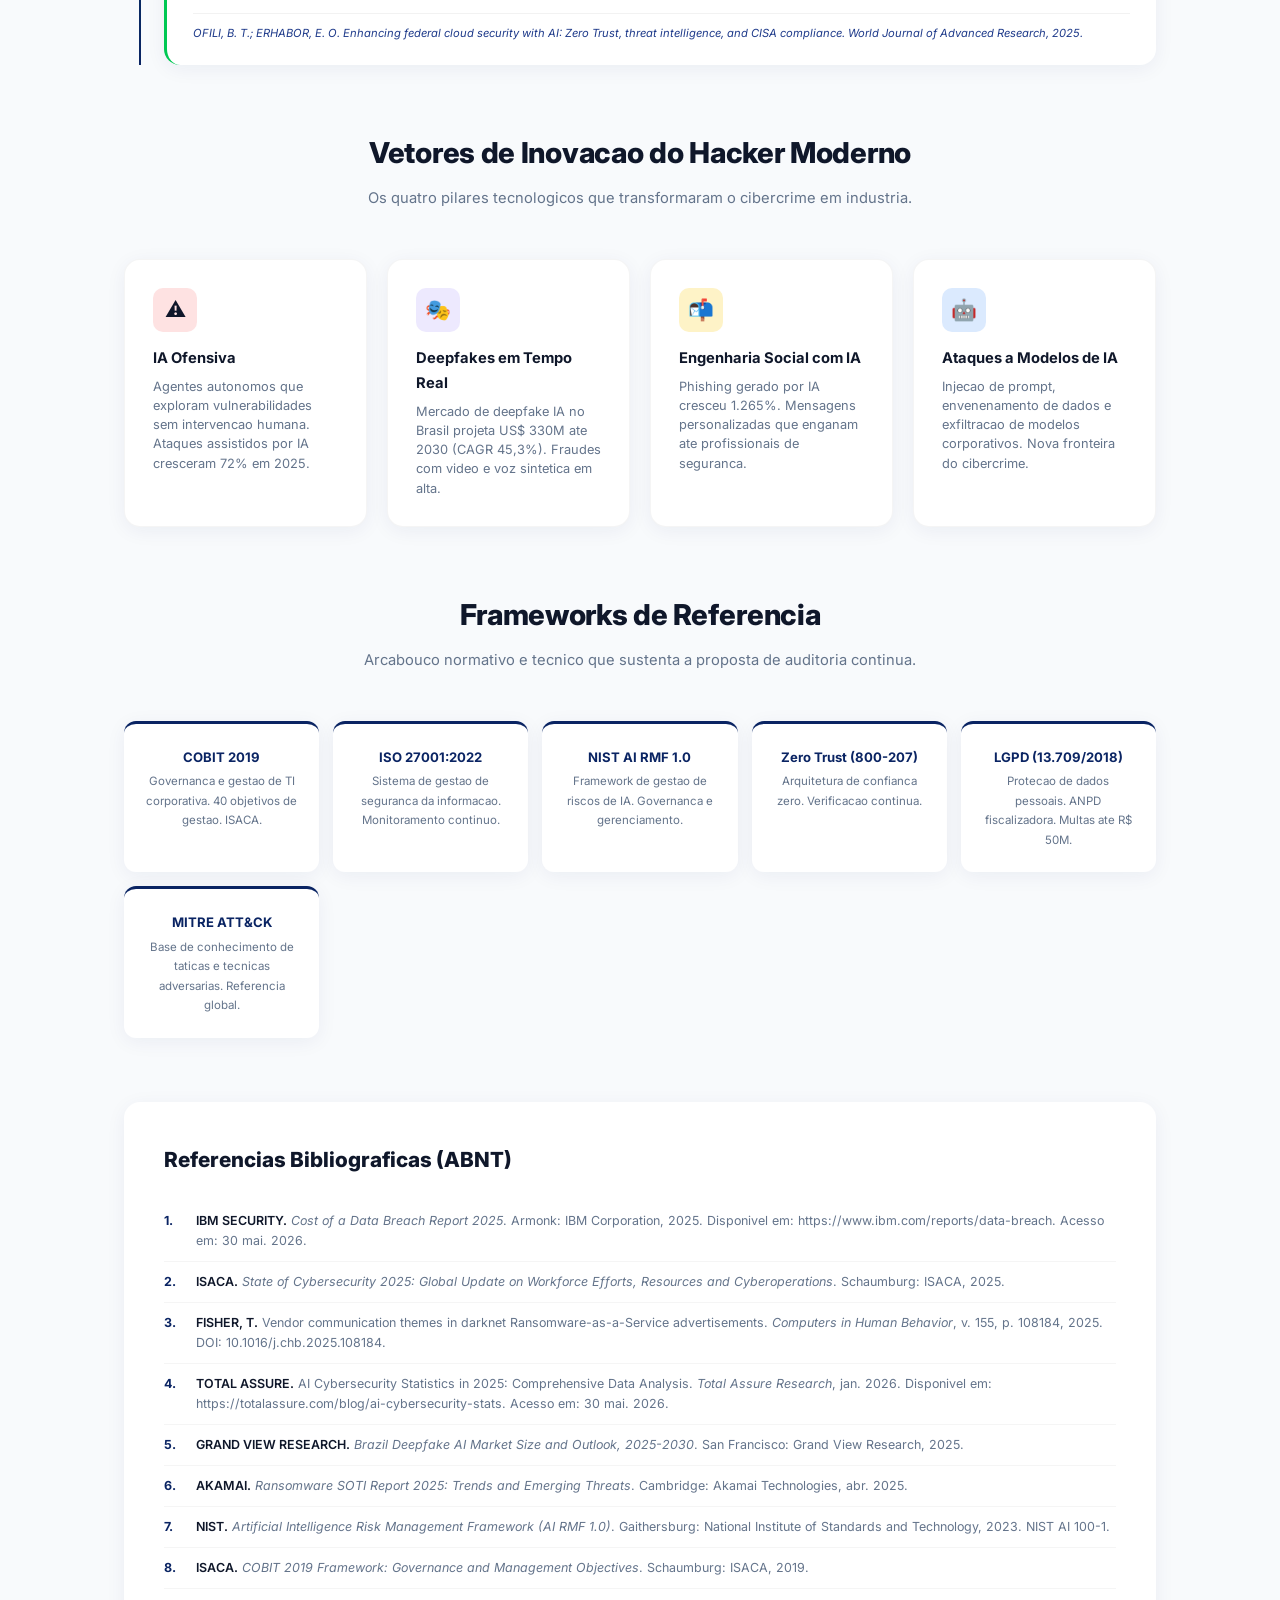
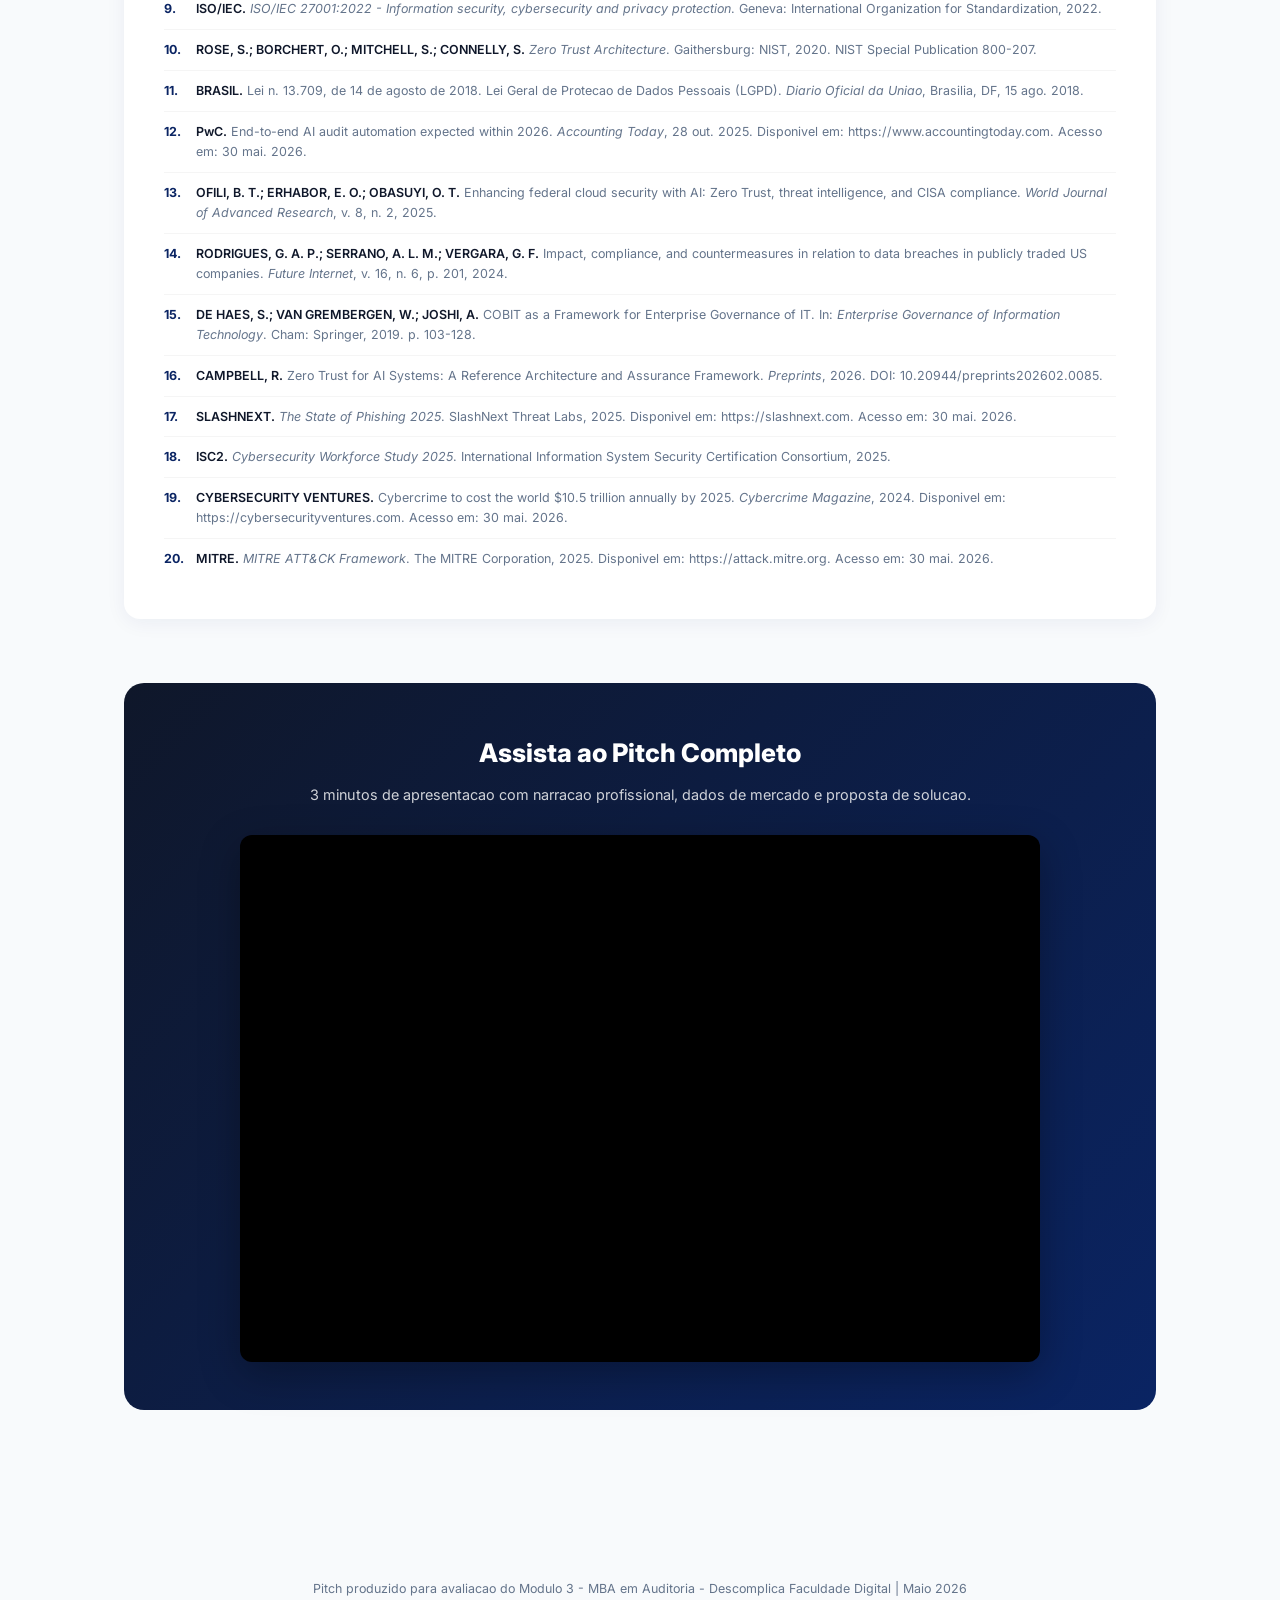
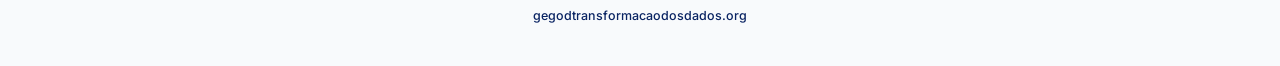
==== commit 2efff852: "fix: remover informacao institucional do footer" ====
--- a/index.html
+++ b/index.html
@@ -390,8 +390,7 @@
     </div>
     
     <footer>
-        <p><strong>Diogo Grawingholt</strong> | Gerencia Nacional de Governanca de Dados (GEGOD) | CAIXA Economica Federal</p>
-        <p style="margin-top:6px">Pitch produzido para avaliacao do Modulo 3 - MBA em Auditoria - Descomplica Faculdade Digital | Maio 2026</p>
+        <p>Pitch produzido para avaliacao do Modulo 3 - MBA em Auditoria - Descomplica Faculdade Digital | Maio 2026</p>
         <p style="margin-top:6px"><a href="https://gegodtransformacaodosdados.org/">gegodtransformacaodosdados.org</a></p>
     </footer>
     
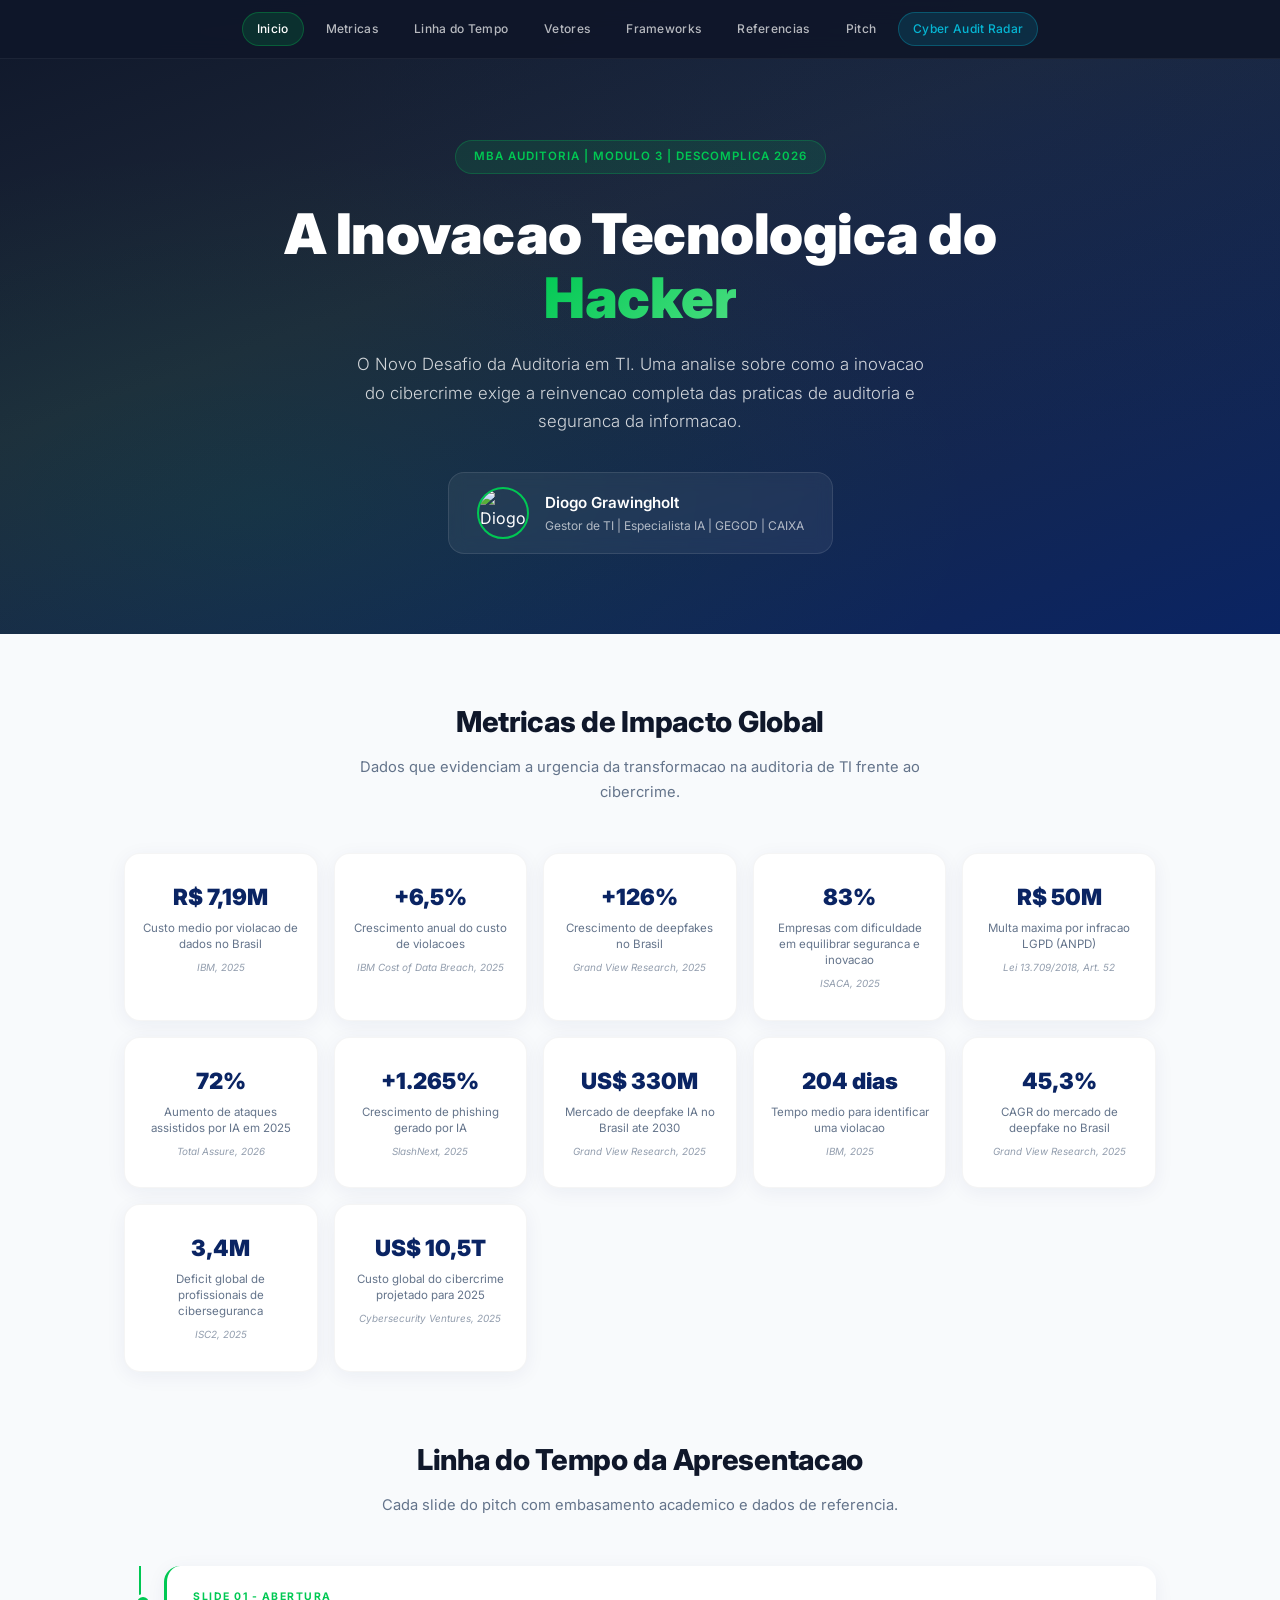
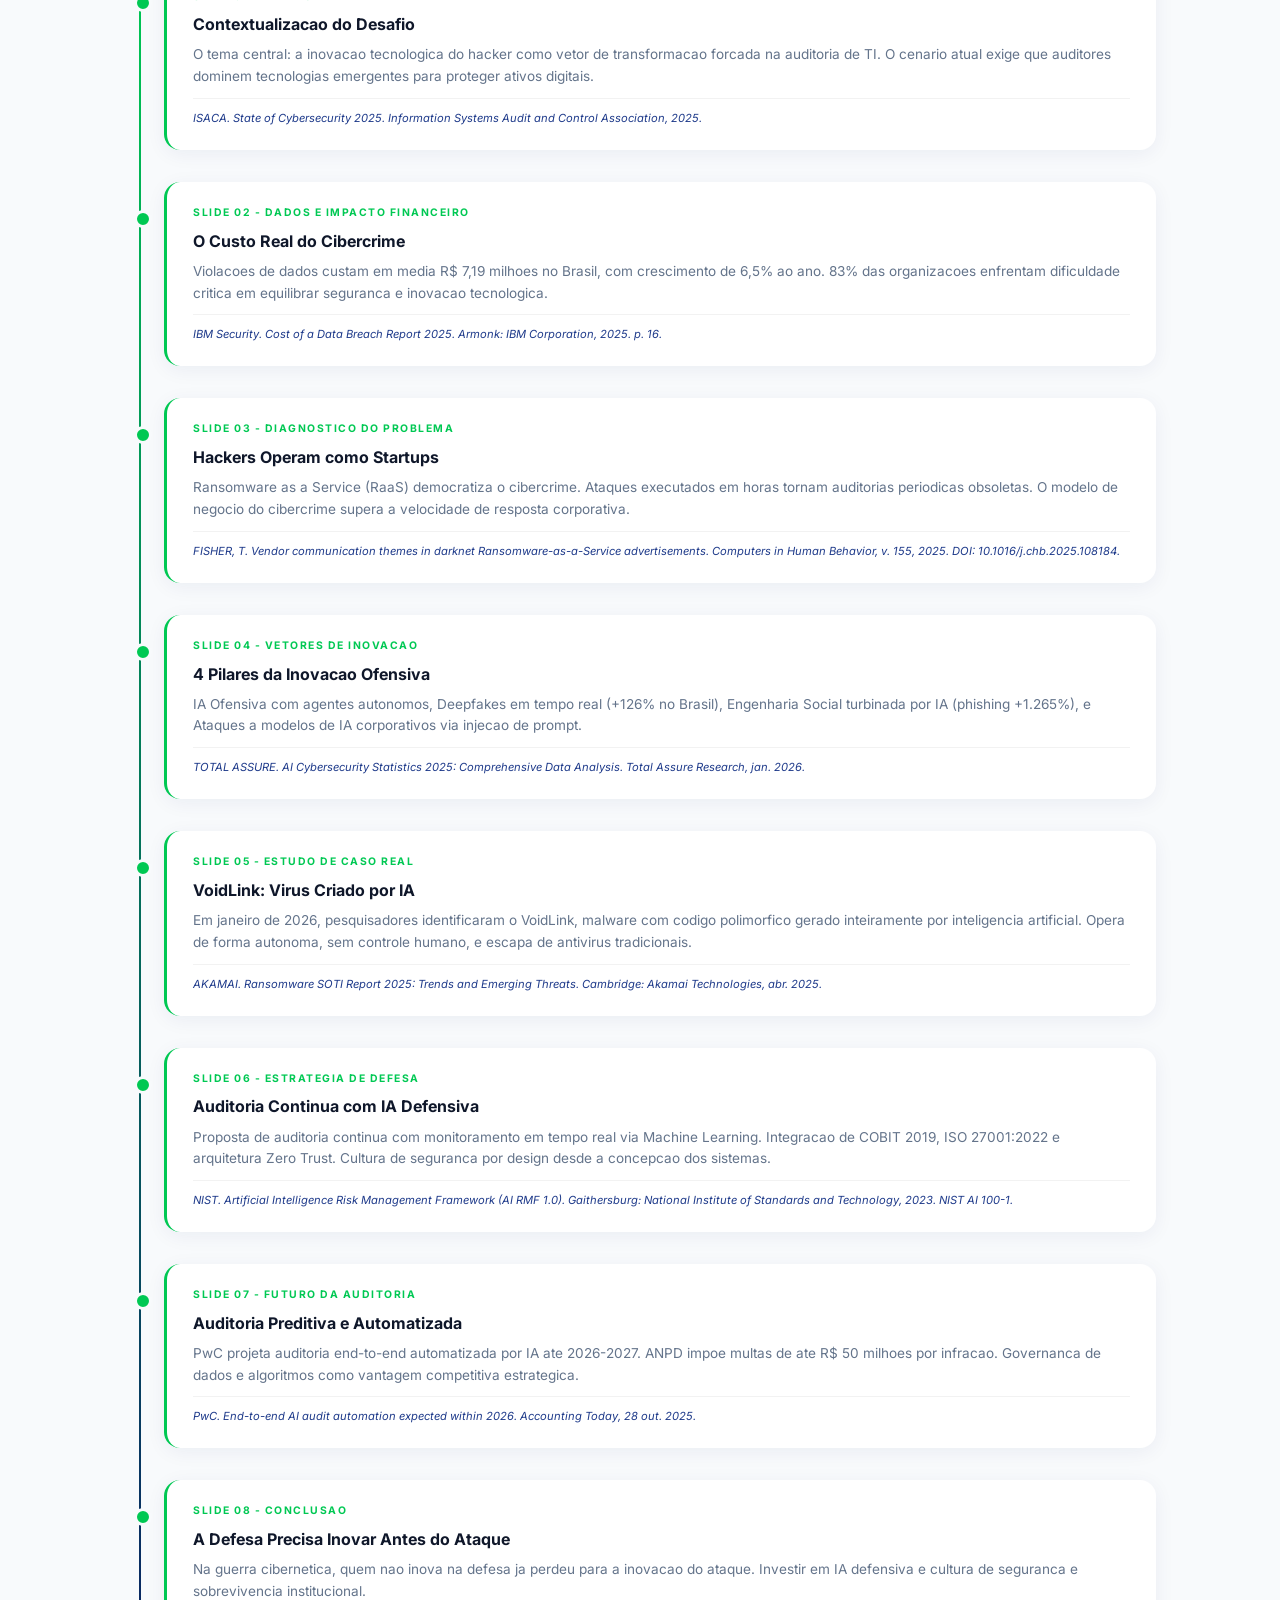
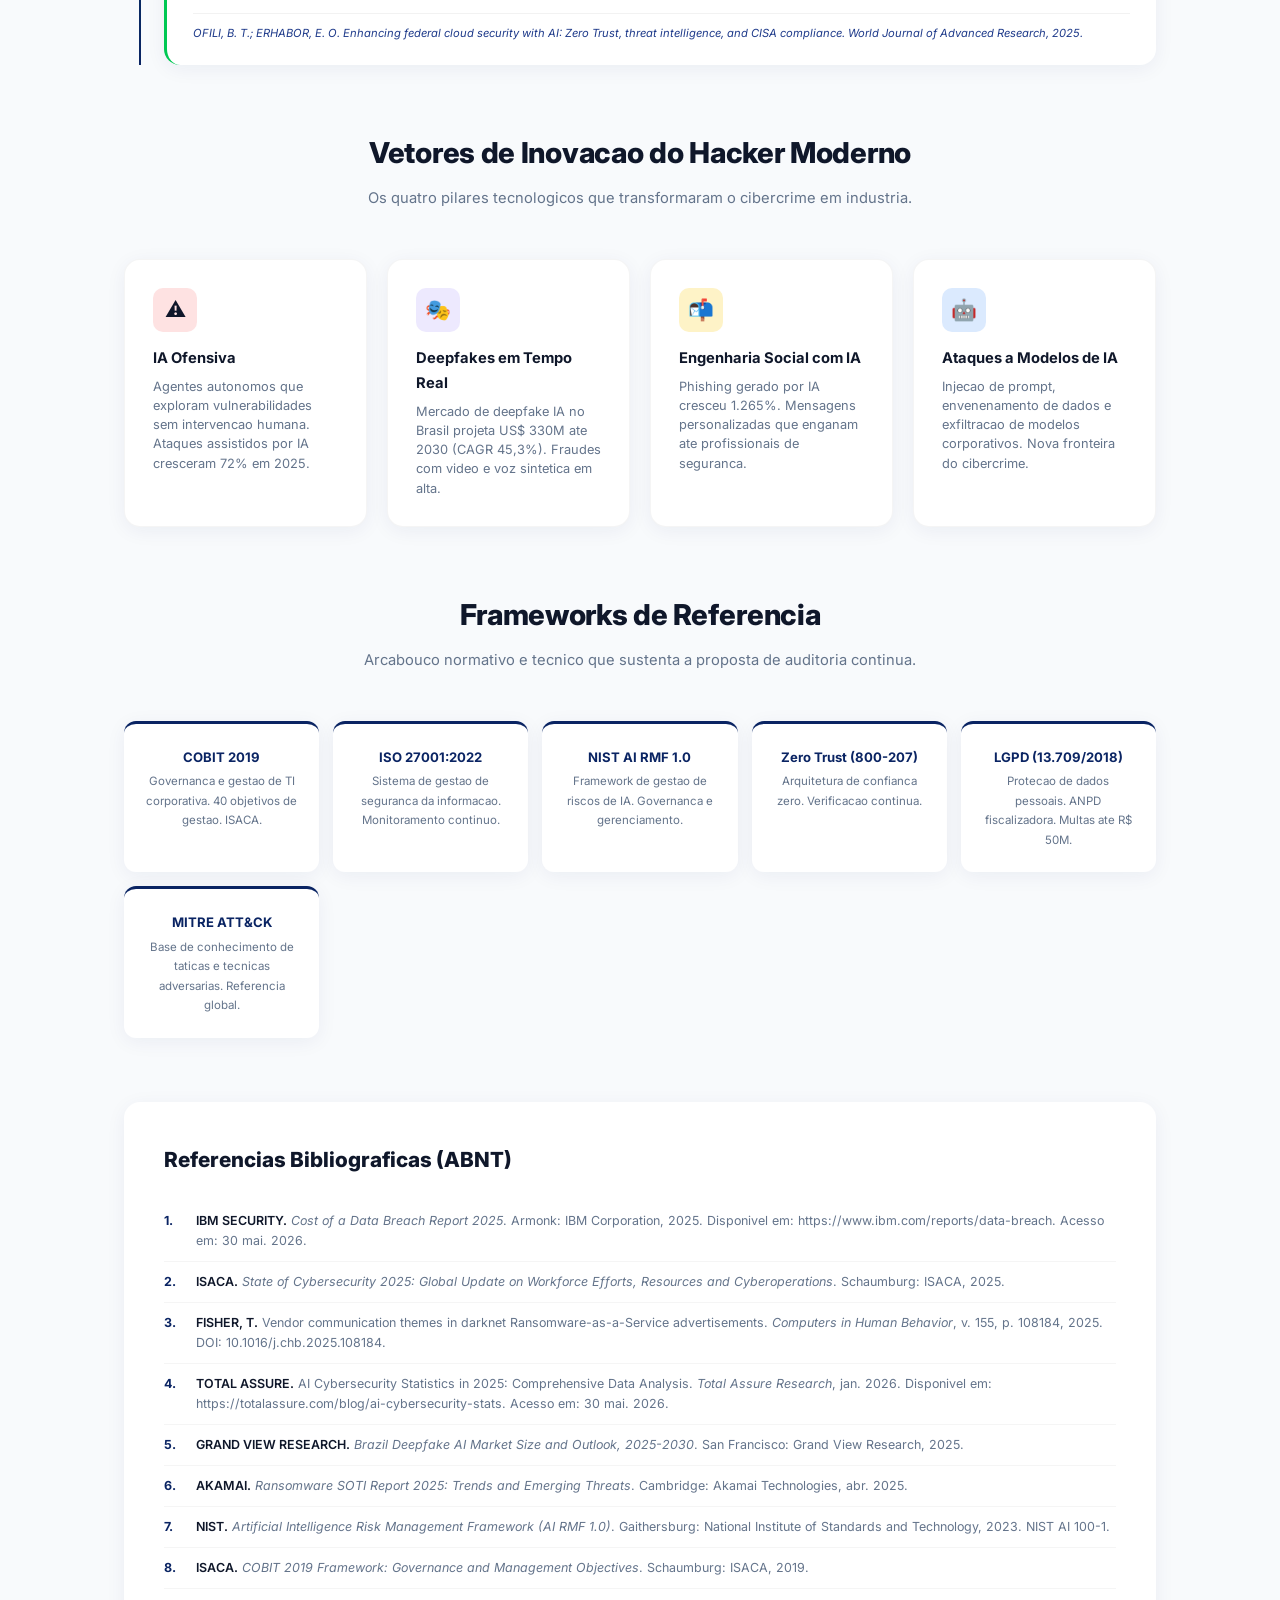
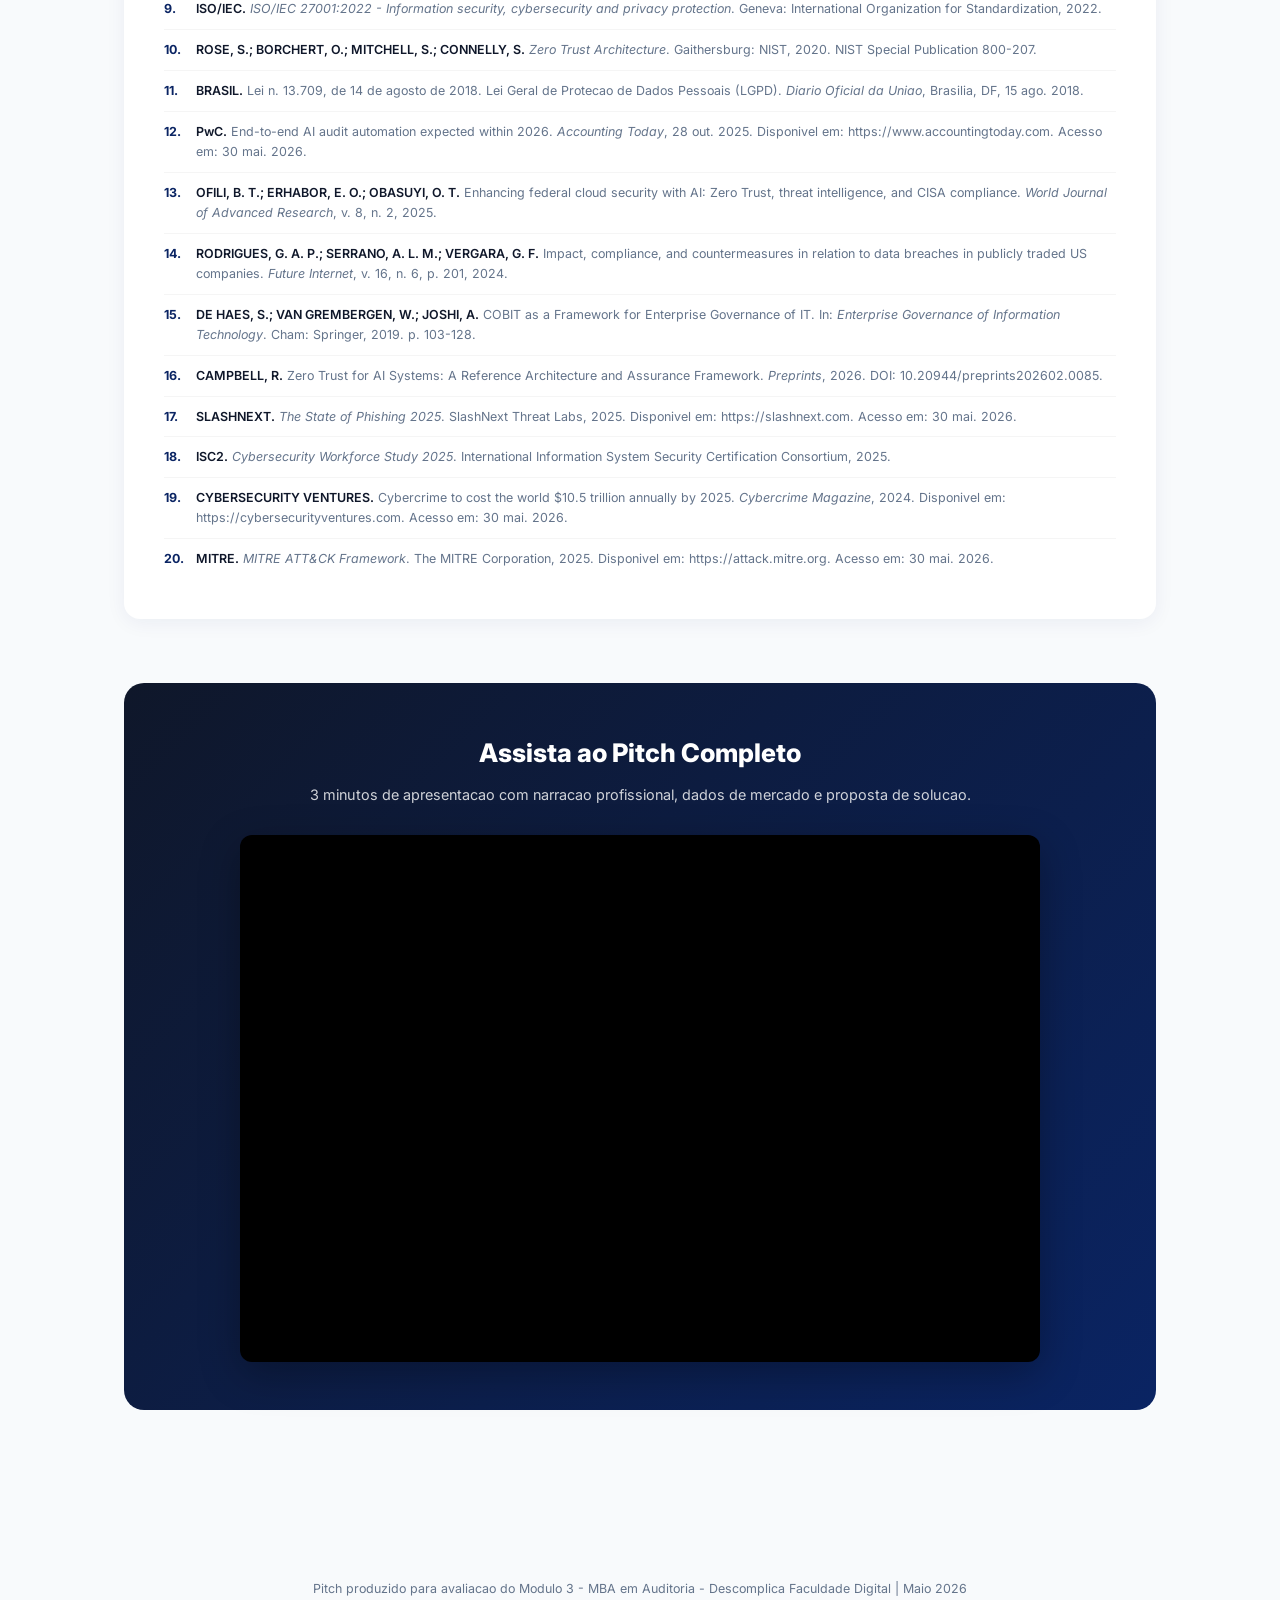
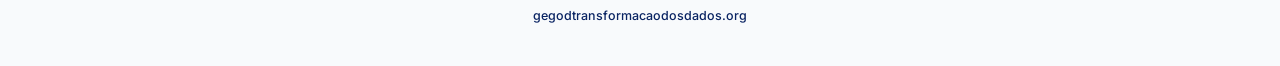
==== commit 05a5a5b4: "feat: adiciona pagina Cyber Audit Radar e aba na navegacao principal" ====
--- a/index.html
+++ b/index.html
@@ -136,6 +136,7 @@
         <a href="#frameworks">Frameworks</a>
         <a href="#referencias">Referencias</a>
         <a href="#pitch">Pitch</a>
+        <a href="cyber-audit-radar.html" style="background:rgba(6,182,212,0.15);border:1px solid rgba(6,182,212,0.3);color:#06b6d4">Cyber Audit Radar</a>
     </nav>
     
     <section class="hero" id="inicio">
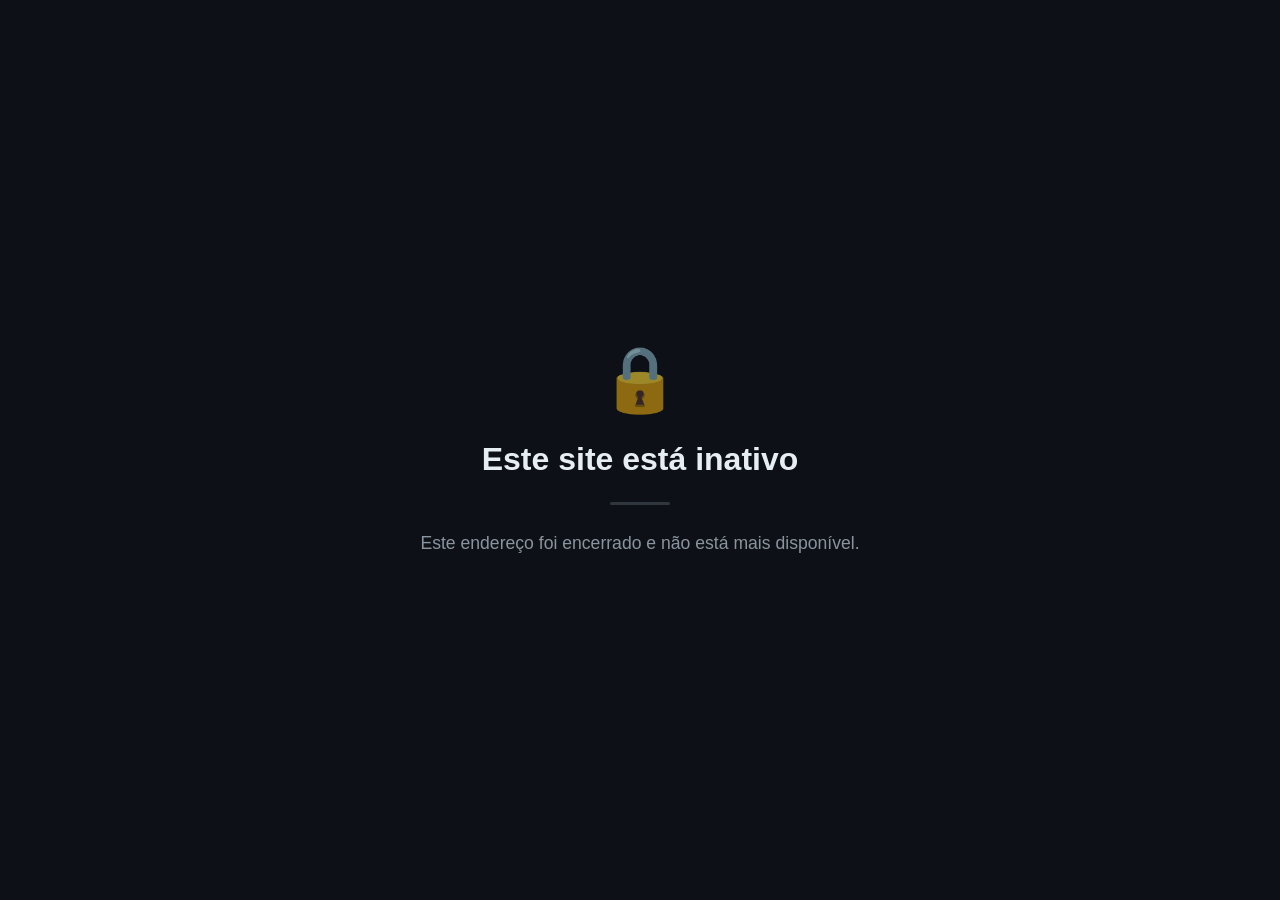
==== commit 4ceccee6: "chore: inativar site - substituir conteudo por pagina offline" ====
--- a/index.html
+++ b/index.html
@@ -1,419 +1,33 @@
 <!DOCTYPE html>
 <html lang="pt-BR">
 <head>
-    <meta charset="UTF-8">
-    <meta name="viewport" content="width=device-width, initial-scale=1.0">
-    <title>GEGOD | A Inovacao Tecnologica do Hacker - Auditoria de TI | Diogo Grawingholt</title>
-    <meta name="description" content="Pitch MBA Auditoria - A Inovacao Tecnologica do Hacker: O Novo Desafio da Auditoria em TI. Por Diogo Grawingholt - GEGOD | CAIXA.">
-    <meta name="author" content="Diogo Grawingholt">
-    <meta property="og:title" content="A Inovacao Tecnologica do Hacker - Auditoria de TI">
-    <meta property="og:description" content="Pitch MBA Auditoria Modulo 3 - Como a inovacao do cibercrime exige a reinvencao da auditoria de TI.">
-    <meta property="og:type" content="website">
-    <meta property="og:url" content="https://gegodtransformacaodosdados.org/">
-    <link rel="preconnect" href="https://fonts.googleapis.com">
-    <link href="https://fonts.googleapis.com/css2?family=Inter:wght@300;400;500;600;700;800;900&display=swap" rel="stylesheet">
-    <style>
-        /* ============================================================
-           Site: gegodtransformacaodosdados.org
-           Autor: Diogo Grawingholt
-           Projeto: Pitch MBA Auditoria - Modulo 3
-           GEGOD | CAIXA Economica Federal
-           ============================================================ */
-        *{margin:0;padding:0;box-sizing:border-box}
-        :root{
-            --primary:#0A2463;--primary-mid:#1E3A8A;--accent:#00C853;--accent-soft:#D1FAE5;
-            --dark:#0F172A;--gray:#64748B;--light:#F8FAFC;--white:#FFFFFF;
-            --card-shadow:0 4px 20px rgba(10,36,99,0.06);--radius:16px;
-        }
-        body{font-family:'Inter',system-ui,sans-serif;background:var(--light);color:var(--dark);line-height:1.7;-webkit-font-smoothing:antialiased}
-        
-        /* NAV FIXA */
-        .nav{position:fixed;top:0;left:0;right:0;z-index:100;background:rgba(15,23,42,0.95);backdrop-filter:blur(12px);border-bottom:1px solid rgba(255,255,255,0.06);padding:12px 24px;display:flex;align-items:center;justify-content:center;gap:8px;flex-wrap:wrap}
-        .nav a{color:rgba(255,255,255,0.7);text-decoration:none;font-size:0.75rem;font-weight:500;padding:6px 14px;border-radius:20px;transition:all 0.2s;letter-spacing:0.3px}
-        .nav a:hover,.nav a.active{color:#fff;background:rgba(0,200,83,0.15);border:1px solid rgba(0,200,83,0.3)}
-        
-        /* HERO */
-        .hero{background:linear-gradient(160deg,var(--dark) 0%,#1E293B 40%,var(--primary) 100%);color:#fff;padding:140px 24px 80px;text-align:center;position:relative;overflow:hidden}
-        .hero::before{content:'';position:absolute;inset:0;background:radial-gradient(ellipse at 20% 80%,rgba(0,200,83,0.08) 0%,transparent 50%),radial-gradient(ellipse at 80% 20%,rgba(10,36,99,0.2) 0%,transparent 50%)}
-        .hero-content{position:relative;z-index:1;max-width:800px;margin:0 auto}
-        .hero-badge{display:inline-block;background:rgba(0,200,83,0.12);border:1px solid rgba(0,200,83,0.25);color:var(--accent);padding:6px 18px;border-radius:24px;font-size:0.72rem;font-weight:600;letter-spacing:1px;text-transform:uppercase;margin-bottom:28px}
-        .hero h1{font-size:clamp(2.2rem,5vw,3.5rem);font-weight:900;margin-bottom:20px;line-height:1.15;letter-spacing:-0.5px}
-        .hero h1 span{background:linear-gradient(135deg,var(--accent),#4ADE80);-webkit-background-clip:text;-webkit-text-fill-color:transparent}
-        .hero-sub{font-size:1.05rem;opacity:0.8;max-width:580px;margin:0 auto 36px;font-weight:300}
-        .author-card{display:inline-flex;align-items:center;gap:16px;background:rgba(255,255,255,0.06);border:1px solid rgba(255,255,255,0.1);border-radius:var(--radius);padding:14px 28px;backdrop-filter:blur(8px)}
-        .author-photo{width:52px;height:52px;border-radius:50%;border:2px solid var(--accent);object-fit:cover}
-        .author-info{text-align:left}
-        .author-info h3{font-size:0.95rem;font-weight:600}
-        .author-info p{font-size:0.75rem;opacity:0.65;margin:0}
-        
-        /* CONTAINER */
-        .container{max-width:1080px;margin:0 auto;padding:64px 24px}
-        section{scroll-margin-top:60px}
-        
-        /* SECTION TITLES */
-        .section-header{text-align:center;margin-bottom:48px}
-        .section-header h2{font-size:1.8rem;font-weight:800;color:var(--dark);margin-bottom:8px;letter-spacing:-0.3px}
-        .section-header p{color:var(--gray);font-size:0.92rem;max-width:560px;margin:0 auto}
-        
-        /* STATS */
-        .stats{display:grid;grid-template-columns:repeat(auto-fit,minmax(160px,1fr));gap:16px;margin-bottom:64px}
-        .stat-card{background:var(--white);border-radius:var(--radius);padding:24px 16px;text-align:center;box-shadow:var(--card-shadow);border:1px solid rgba(0,0,0,0.04);transition:transform 0.2s}
-        .stat-card:hover{transform:translateY(-3px)}
-        .stat-card h4{font-size:1.4rem;font-weight:900;color:var(--primary);margin-bottom:4px}
-        .stat-card p{font-size:0.72rem;color:var(--gray);line-height:1.4}
-        .stat-card .source{font-size:0.62rem;color:var(--gray);opacity:0.7;margin-top:6px;font-style:italic}
-        
-        /* TIMELINE */
-        .timeline{position:relative;padding-left:40px;margin-bottom:64px}
-        .timeline::before{content:'';position:absolute;left:15px;top:0;bottom:0;width:2px;background:linear-gradient(180deg,var(--accent),var(--primary))}
-        .timeline-item{position:relative;margin-bottom:32px;padding:22px 26px;background:var(--white);border-radius:var(--radius);box-shadow:var(--card-shadow);border-left:3px solid var(--accent)}
-        .timeline-item::before{content:'';position:absolute;left:-33px;top:28px;width:12px;height:12px;border-radius:50%;background:var(--accent);border:3px solid var(--light)}
-        .timeline-item .slide-num{font-size:0.65rem;font-weight:700;color:var(--accent);text-transform:uppercase;letter-spacing:1.5px;margin-bottom:6px}
-        .timeline-item h3{font-size:1rem;font-weight:700;color:var(--dark);margin-bottom:6px}
-        .timeline-item p{font-size:0.85rem;color:var(--gray);line-height:1.6}
-        .timeline-item .ref{font-size:0.7rem;color:var(--primary-mid);margin-top:10px;padding-top:10px;border-top:1px solid rgba(0,0,0,0.05);font-style:italic}
-        
-        /* HIGHLIGHTS GRID */
-        .highlights{display:grid;grid-template-columns:repeat(auto-fit,minmax(240px,1fr));gap:20px;margin-bottom:64px}
-        .highlight-card{background:var(--white);border-radius:var(--radius);padding:28px;box-shadow:var(--card-shadow);border:1px solid rgba(0,0,0,0.04);transition:transform 0.2s,box-shadow 0.2s}
-        .highlight-card:hover{transform:translateY(-4px);box-shadow:0 12px 32px rgba(0,0,0,0.08)}
-        .highlight-card .icon{width:44px;height:44px;border-radius:10px;display:flex;align-items:center;justify-content:center;font-size:1.3rem;margin-bottom:14px}
-        .highlight-card h3{font-size:0.92rem;font-weight:700;margin-bottom:6px}
-        .highlight-card p{color:var(--gray);font-size:0.8rem;line-height:1.5}
-        .ic-red{background:#FEE2E2}.ic-green{background:#D1FAE5}.ic-blue{background:#DBEAFE}.ic-yellow{background:#FEF3C7}.ic-purple{background:#EDE9FE}
-        
-        /* FRAMEWORKS */
-        .frameworks{display:grid;grid-template-columns:repeat(auto-fit,minmax(180px,1fr));gap:14px;margin-bottom:64px}
-        .fw-card{background:var(--white);border-radius:12px;padding:22px;text-align:center;box-shadow:var(--card-shadow);border-top:3px solid var(--primary)}
-        .fw-card h4{font-size:0.82rem;font-weight:700;color:var(--primary);margin-bottom:4px}
-        .fw-card p{font-size:0.72rem;color:var(--gray)}
-        
-        /* REFERENCES */
-        .references{background:var(--white);border-radius:var(--radius);padding:40px;box-shadow:var(--card-shadow);margin-bottom:64px}
-        .references h2{font-size:1.3rem;font-weight:800;margin-bottom:24px;color:var(--dark)}
-        .ref-list{list-style:none;counter-reset:ref-counter}
-        .ref-list li{counter-increment:ref-counter;padding:10px 0;border-bottom:1px solid rgba(0,0,0,0.04);font-size:0.78rem;color:var(--gray);line-height:1.6;padding-left:32px;position:relative}
-        .ref-list li::before{content:counter(ref-counter) ".";position:absolute;left:0;font-weight:700;color:var(--primary)}
-        .ref-list li:last-child{border-bottom:none}
-        .ref-list .author{font-weight:600;color:var(--dark)}
-        
-        /* VIDEO SECTION - FINAL */
-        .video-final{background:linear-gradient(135deg,var(--dark) 0%,var(--primary) 100%);border-radius:20px;padding:48px;margin-bottom:64px;text-align:center;color:#fff}
-        .video-final h2{font-size:1.6rem;font-weight:800;margin-bottom:8px}
-        .video-final p{opacity:0.8;margin-bottom:28px;font-size:0.9rem}
-        .video-wrapper{position:relative;padding-bottom:56.25%;height:0;border-radius:12px;overflow:hidden;background:#000;box-shadow:0 12px 40px rgba(0,0,0,0.3);max-width:800px;margin:0 auto}
-        .video-wrapper iframe{position:absolute;top:0;left:0;width:100%;height:100%;border:none}
-        
-        /* FOOTER */
-        footer{text-align:center;padding:40px 24px;color:var(--gray);font-size:0.78rem}
-        footer a{color:var(--primary);text-decoration:none;font-weight:500}
-        
-        @media(max-width:768px){
-            .hero{padding:120px 20px 60px}
-            .container{padding:40px 16px}
-            .timeline{padding-left:32px}
-            .references{padding:24px}
-            .video-final{padding:28px}
-            .nav{gap:4px}
-            .nav a{font-size:0.68rem;padding:5px 10px}
-        }
-    </style>
+  <meta charset="UTF-8" />
+  <meta name="viewport" content="width=device-width, initial-scale=1.0" />
+  <title>Site Inativo</title>
+  <style>
+    * { margin: 0; padding: 0; box-sizing: border-box; }
+    body {
+      font-family: 'Segoe UI', Tahoma, Geneva, Verdana, sans-serif;
+      background-color: #0d1117;
+      color: #c9d1d9;
+      display: flex;
+      justify-content: center;
+      align-items: center;
+      min-height: 100vh;
+    }
+    .container { text-align: center; padding: 2rem; max-width: 600px; }
+    .icon { font-size: 4rem; margin-bottom: 1.5rem; opacity: 0.6; }
+    h1 { font-size: 2rem; font-weight: 600; color: #e6edf3; margin-bottom: 1rem; }
+    p { font-size: 1.1rem; line-height: 1.7; color: #8b949e; }
+    .divider { width: 60px; height: 3px; background-color: #30363d; margin: 1.5rem auto; border-radius: 2px; }
+  </style>
 </head>
 <body>
-    <!-- ============================================================
-         GEGOD Transformacao dos Dados
-         Pitch: A Inovacao Tecnologica do Hacker
-         Autor: Diogo Grawingholt
-         MBA Auditoria - Modulo 3 - Descomplica 2026
-         Site: https://gegodtransformacaodosdados.org
-         ============================================================ -->
-    
-    <nav class="nav">
-        <a href="#inicio" class="active">Inicio</a>
-        <a href="#metricas">Metricas</a>
-        <a href="#timeline">Linha do Tempo</a>
-        <a href="#vetores">Vetores</a>
-        <a href="#frameworks">Frameworks</a>
-        <a href="#referencias">Referencias</a>
-        <a href="#pitch">Pitch</a>
-        <a href="cyber-audit-radar.html" style="background:rgba(6,182,212,0.15);border:1px solid rgba(6,182,212,0.3);color:#06b6d4">Cyber Audit Radar</a>
-    </nav>
-    
-    <section class="hero" id="inicio">
-        <div class="hero-content">
-            <div class="hero-badge">MBA Auditoria | Modulo 3 | Descomplica 2026</div>
-            <h1>A Inovacao Tecnologica do <span>Hacker</span></h1>
-            <p class="hero-sub">O Novo Desafio da Auditoria em TI. Uma analise sobre como a inovacao do cibercrime exige a reinvencao completa das praticas de auditoria e seguranca da informacao.</p>
-            <div class="author-card">
-                <img src="https://files.manuscdn.com/user_upload_by_module/session_file/310519663233141751/OqyCrBVQhAOkahqF.png" alt="Diogo Grawingholt" class="author-photo">
-                <div class="author-info">
-                    <h3>Diogo Grawingholt</h3>
-                    <p>Gestor de TI | Especialista IA | GEGOD | CAIXA</p>
-                </div>
-            </div>
-        </div>
-    </section>
-    
-    <div class="container">
-        
-        <!-- METRICAS DE IMPACTO -->
-        <section id="metricas">
-            <div class="section-header">
-                <h2>Metricas de Impacto Global</h2>
-                <p>Dados que evidenciam a urgencia da transformacao na auditoria de TI frente ao cibercrime.</p>
-            </div>
-            <div class="stats">
-                <div class="stat-card">
-                    <h4>R$ 7,19M</h4>
-                    <p>Custo medio por violacao de dados no Brasil</p>
-                    <span class="source">IBM, 2025</span>
-                </div>
-                <div class="stat-card">
-                    <h4>+6,5%</h4>
-                    <p>Crescimento anual do custo de violacoes</p>
-                    <span class="source">IBM Cost of Data Breach, 2025</span>
-                </div>
-                <div class="stat-card">
-                    <h4>+126%</h4>
-                    <p>Crescimento de deepfakes no Brasil</p>
-                    <span class="source">Grand View Research, 2025</span>
-                </div>
-                <div class="stat-card">
-                    <h4>83%</h4>
-                    <p>Empresas com dificuldade em equilibrar seguranca e inovacao</p>
-                    <span class="source">ISACA, 2025</span>
-                </div>
-                <div class="stat-card">
-                    <h4>R$ 50M</h4>
-                    <p>Multa maxima por infracao LGPD (ANPD)</p>
-                    <span class="source">Lei 13.709/2018, Art. 52</span>
-                </div>
-                <div class="stat-card">
-                    <h4>72%</h4>
-                    <p>Aumento de ataques assistidos por IA em 2025</p>
-                    <span class="source">Total Assure, 2026</span>
-                </div>
-                <div class="stat-card">
-                    <h4>+1.265%</h4>
-                    <p>Crescimento de phishing gerado por IA</p>
-                    <span class="source">SlashNext, 2025</span>
-                </div>
-                <div class="stat-card">
-                    <h4>US$ 330M</h4>
-                    <p>Mercado de deepfake IA no Brasil ate 2030</p>
-                    <span class="source">Grand View Research, 2025</span>
-                </div>
-                <div class="stat-card">
-                    <h4>204 dias</h4>
-                    <p>Tempo medio para identificar uma violacao</p>
-                    <span class="source">IBM, 2025</span>
-                </div>
-                <div class="stat-card">
-                    <h4>45,3%</h4>
-                    <p>CAGR do mercado de deepfake no Brasil</p>
-                    <span class="source">Grand View Research, 2025</span>
-                </div>
-                <div class="stat-card">
-                    <h4>3,4M</h4>
-                    <p>Deficit global de profissionais de ciberseguranca</p>
-                    <span class="source">ISC2, 2025</span>
-                </div>
-                <div class="stat-card">
-                    <h4>US$ 10,5T</h4>
-                    <p>Custo global do cibercrime projetado para 2025</p>
-                    <span class="source">Cybersecurity Ventures, 2025</span>
-                </div>
-            </div>
-        </section>
-        
-        <!-- LINHA DO TEMPO DOS SLIDES -->
-        <section id="timeline">
-            <div class="section-header">
-                <h2>Linha do Tempo da Apresentacao</h2>
-                <p>Cada slide do pitch com embasamento academico e dados de referencia.</p>
-            </div>
-            <div class="timeline">
-                <div class="timeline-item">
-                    <div class="slide-num">Slide 01 - Abertura</div>
-                    <h3>Contextualizacao do Desafio</h3>
-                    <p>O tema central: a inovacao tecnologica do hacker como vetor de transformacao forcada na auditoria de TI. O cenario atual exige que auditores dominem tecnologias emergentes para proteger ativos digitais.</p>
-                    <div class="ref">ISACA. <em>State of Cybersecurity 2025</em>. Information Systems Audit and Control Association, 2025.</div>
-                </div>
-                <div class="timeline-item">
-                    <div class="slide-num">Slide 02 - Dados e Impacto Financeiro</div>
-                    <h3>O Custo Real do Cibercrime</h3>
-                    <p>Violacoes de dados custam em media R$ 7,19 milhoes no Brasil, com crescimento de 6,5% ao ano. 83% das organizacoes enfrentam dificuldade critica em equilibrar seguranca e inovacao tecnologica.</p>
-                    <div class="ref">IBM Security. <em>Cost of a Data Breach Report 2025</em>. Armonk: IBM Corporation, 2025. p. 16.</div>
-                </div>
-                <div class="timeline-item">
-                    <div class="slide-num">Slide 03 - Diagnostico do Problema</div>
-                    <h3>Hackers Operam como Startups</h3>
-                    <p>Ransomware as a Service (RaaS) democratiza o cibercrime. Ataques executados em horas tornam auditorias periodicas obsoletas. O modelo de negocio do cibercrime supera a velocidade de resposta corporativa.</p>
-                    <div class="ref">FISHER, T. Vendor communication themes in darknet Ransomware-as-a-Service advertisements. <em>Computers in Human Behavior</em>, v. 155, 2025. DOI: 10.1016/j.chb.2025.108184.</div>
-                </div>
-                <div class="timeline-item">
-                    <div class="slide-num">Slide 04 - Vetores de Inovacao</div>
-                    <h3>4 Pilares da Inovacao Ofensiva</h3>
-                    <p>IA Ofensiva com agentes autonomos, Deepfakes em tempo real (+126% no Brasil), Engenharia Social turbinada por IA (phishing +1.265%), e Ataques a modelos de IA corporativos via injecao de prompt.</p>
-                    <div class="ref">TOTAL ASSURE. <em>AI Cybersecurity Statistics 2025: Comprehensive Data Analysis</em>. Total Assure Research, jan. 2026.</div>
-                </div>
-                <div class="timeline-item">
-                    <div class="slide-num">Slide 05 - Estudo de Caso Real</div>
-                    <h3>VoidLink: Virus Criado por IA</h3>
-                    <p>Em janeiro de 2026, pesquisadores identificaram o VoidLink, malware com codigo polimorfico gerado inteiramente por inteligencia artificial. Opera de forma autonoma, sem controle humano, e escapa de antivirus tradicionais.</p>
-                    <div class="ref">AKAMAI. <em>Ransomware SOTI Report 2025: Trends and Emerging Threats</em>. Cambridge: Akamai Technologies, abr. 2025.</div>
-                </div>
-                <div class="timeline-item">
-                    <div class="slide-num">Slide 06 - Estrategia de Defesa</div>
-                    <h3>Auditoria Continua com IA Defensiva</h3>
-                    <p>Proposta de auditoria continua com monitoramento em tempo real via Machine Learning. Integracao de COBIT 2019, ISO 27001:2022 e arquitetura Zero Trust. Cultura de seguranca por design desde a concepcao dos sistemas.</p>
-                    <div class="ref">NIST. <em>Artificial Intelligence Risk Management Framework (AI RMF 1.0)</em>. Gaithersburg: National Institute of Standards and Technology, 2023. NIST AI 100-1.</div>
-                </div>
-                <div class="timeline-item">
-                    <div class="slide-num">Slide 07 - Futuro da Auditoria</div>
-                    <h3>Auditoria Preditiva e Automatizada</h3>
-                    <p>PwC projeta auditoria end-to-end automatizada por IA ate 2026-2027. ANPD impoe multas de ate R$ 50 milhoes por infracao. Governanca de dados e algoritmos como vantagem competitiva estrategica.</p>
-                    <div class="ref">PwC. End-to-end AI audit automation expected within 2026. <em>Accounting Today</em>, 28 out. 2025.</div>
-                </div>
-                <div class="timeline-item">
-                    <div class="slide-num">Slide 08 - Conclusao</div>
-                    <h3>A Defesa Precisa Inovar Antes do Ataque</h3>
-                    <p>Na guerra cibernetica, quem nao inova na defesa ja perdeu para a inovacao do ataque. Investir em IA defensiva e cultura de seguranca e sobrevivencia institucional.</p>
-                    <div class="ref">OFILI, B. T.; ERHABOR, E. O. Enhancing federal cloud security with AI: Zero Trust, threat intelligence, and CISA compliance. <em>World Journal of Advanced Research</em>, 2025.</div>
-                </div>
-            </div>
-        </section>
-        
-        <!-- VETORES DE INOVACAO -->
-        <section id="vetores">
-            <div class="section-header">
-                <h2>Vetores de Inovacao do Hacker Moderno</h2>
-                <p>Os quatro pilares tecnologicos que transformaram o cibercrime em industria.</p>
-            </div>
-            <div class="highlights">
-                <div class="highlight-card">
-                    <div class="icon ic-red">&#9888;</div>
-                    <h3>IA Ofensiva</h3>
-                    <p>Agentes autonomos que exploram vulnerabilidades sem intervencao humana. Ataques assistidos por IA cresceram 72% em 2025.</p>
-                </div>
-                <div class="highlight-card">
-                    <div class="icon ic-purple">&#127917;</div>
-                    <h3>Deepfakes em Tempo Real</h3>
-                    <p>Mercado de deepfake IA no Brasil projeta US$ 330M ate 2030 (CAGR 45,3%). Fraudes com video e voz sintetica em alta.</p>
-                </div>
-                <div class="highlight-card">
-                    <div class="icon ic-yellow">&#128236;</div>
-                    <h3>Engenharia Social com IA</h3>
-                    <p>Phishing gerado por IA cresceu 1.265%. Mensagens personalizadas que enganam ate profissionais de seguranca.</p>
-                </div>
-                <div class="highlight-card">
-                    <div class="icon ic-blue">&#129302;</div>
-                    <h3>Ataques a Modelos de IA</h3>
-                    <p>Injecao de prompt, envenenamento de dados e exfiltracao de modelos corporativos. Nova fronteira do cibercrime.</p>
-                </div>
-            </div>
-        </section>
-        
-        <!-- FRAMEWORKS -->
-        <section id="frameworks">
-            <div class="section-header">
-                <h2>Frameworks de Referencia</h2>
-                <p>Arcabouco normativo e tecnico que sustenta a proposta de auditoria continua.</p>
-            </div>
-            <div class="frameworks">
-                <div class="fw-card">
-                    <h4>COBIT 2019</h4>
-                    <p>Governanca e gestao de TI corporativa. 40 objetivos de gestao. ISACA.</p>
-                </div>
-                <div class="fw-card">
-                    <h4>ISO 27001:2022</h4>
-                    <p>Sistema de gestao de seguranca da informacao. Monitoramento continuo.</p>
-                </div>
-                <div class="fw-card">
-                    <h4>NIST AI RMF 1.0</h4>
-                    <p>Framework de gestao de riscos de IA. Governanca e gerenciamento.</p>
-                </div>
-                <div class="fw-card">
-                    <h4>Zero Trust (800-207)</h4>
-                    <p>Arquitetura de confianca zero. Verificacao continua.</p>
-                </div>
-                <div class="fw-card">
-                    <h4>LGPD (13.709/2018)</h4>
-                    <p>Protecao de dados pessoais. ANPD fiscalizadora. Multas ate R$ 50M.</p>
-                </div>
-                <div class="fw-card">
-                    <h4>MITRE ATT&CK</h4>
-                    <p>Base de conhecimento de taticas e tecnicas adversarias. Referencia global.</p>
-                </div>
-            </div>
-        </section>
-        
-        <!-- REFERENCIAS ACADEMICAS -->
-        <section id="referencias">
-            <div class="references">
-                <h2>Referencias Bibliograficas (ABNT)</h2>
-                <ol class="ref-list">
-                    <li><span class="author">IBM SECURITY.</span> <em>Cost of a Data Breach Report 2025</em>. Armonk: IBM Corporation, 2025. Disponivel em: https://www.ibm.com/reports/data-breach. Acesso em: 30 mai. 2026.</li>
-                    <li><span class="author">ISACA.</span> <em>State of Cybersecurity 2025: Global Update on Workforce Efforts, Resources and Cyberoperations</em>. Schaumburg: ISACA, 2025.</li>
-                    <li><span class="author">FISHER, T.</span> Vendor communication themes in darknet Ransomware-as-a-Service advertisements. <em>Computers in Human Behavior</em>, v. 155, p. 108184, 2025. DOI: 10.1016/j.chb.2025.108184.</li>
-                    <li><span class="author">TOTAL ASSURE.</span> AI Cybersecurity Statistics in 2025: Comprehensive Data Analysis. <em>Total Assure Research</em>, jan. 2026. Disponivel em: https://totalassure.com/blog/ai-cybersecurity-stats. Acesso em: 30 mai. 2026.</li>
-                    <li><span class="author">GRAND VIEW RESEARCH.</span> <em>Brazil Deepfake AI Market Size and Outlook, 2025-2030</em>. San Francisco: Grand View Research, 2025.</li>
-                    <li><span class="author">AKAMAI.</span> <em>Ransomware SOTI Report 2025: Trends and Emerging Threats</em>. Cambridge: Akamai Technologies, abr. 2025.</li>
-                    <li><span class="author">NIST.</span> <em>Artificial Intelligence Risk Management Framework (AI RMF 1.0)</em>. Gaithersburg: National Institute of Standards and Technology, 2023. NIST AI 100-1.</li>
-                    <li><span class="author">ISACA.</span> <em>COBIT 2019 Framework: Governance and Management Objectives</em>. Schaumburg: ISACA, 2019.</li>
-                    <li><span class="author">ISO/IEC.</span> <em>ISO/IEC 27001:2022 - Information security, cybersecurity and privacy protection</em>. Geneva: International Organization for Standardization, 2022.</li>
-                    <li><span class="author">ROSE, S.; BORCHERT, O.; MITCHELL, S.; CONNELLY, S.</span> <em>Zero Trust Architecture</em>. Gaithersburg: NIST, 2020. NIST Special Publication 800-207.</li>
-                    <li><span class="author">BRASIL.</span> Lei n. 13.709, de 14 de agosto de 2018. Lei Geral de Protecao de Dados Pessoais (LGPD). <em>Diario Oficial da Uniao</em>, Brasilia, DF, 15 ago. 2018.</li>
-                    <li><span class="author">PwC.</span> End-to-end AI audit automation expected within 2026. <em>Accounting Today</em>, 28 out. 2025. Disponivel em: https://www.accountingtoday.com. Acesso em: 30 mai. 2026.</li>
-                    <li><span class="author">OFILI, B. T.; ERHABOR, E. O.; OBASUYI, O. T.</span> Enhancing federal cloud security with AI: Zero Trust, threat intelligence, and CISA compliance. <em>World Journal of Advanced Research</em>, v. 8, n. 2, 2025.</li>
-                    <li><span class="author">RODRIGUES, G. A. P.; SERRANO, A. L. M.; VERGARA, G. F.</span> Impact, compliance, and countermeasures in relation to data breaches in publicly traded US companies. <em>Future Internet</em>, v. 16, n. 6, p. 201, 2024.</li>
-                    <li><span class="author">DE HAES, S.; VAN GREMBERGEN, W.; JOSHI, A.</span> COBIT as a Framework for Enterprise Governance of IT. In: <em>Enterprise Governance of Information Technology</em>. Cham: Springer, 2019. p. 103-128.</li>
-                    <li><span class="author">CAMPBELL, R.</span> Zero Trust for AI Systems: A Reference Architecture and Assurance Framework. <em>Preprints</em>, 2026. DOI: 10.20944/preprints202602.0085.</li>
-                    <li><span class="author">SLASHNEXT.</span> <em>The State of Phishing 2025</em>. SlashNext Threat Labs, 2025. Disponivel em: https://slashnext.com. Acesso em: 30 mai. 2026.</li>
-                    <li><span class="author">ISC2.</span> <em>Cybersecurity Workforce Study 2025</em>. International Information System Security Certification Consortium, 2025.</li>
-                    <li><span class="author">CYBERSECURITY VENTURES.</span> Cybercrime to cost the world $10.5 trillion annually by 2025. <em>Cybercrime Magazine</em>, 2024. Disponivel em: https://cybersecurityventures.com. Acesso em: 30 mai. 2026.</li>
-                    <li><span class="author">MITRE.</span> <em>MITRE ATT&CK Framework</em>. The MITRE Corporation, 2025. Disponivel em: https://attack.mitre.org. Acesso em: 30 mai. 2026.</li>
-                </ol>
-            </div>
-        </section>
-        
-        <!-- VIDEO - PITCH COMPLETO (FINAL) -->
-        <section id="pitch">
-            <div class="video-final">
-                <h2>Assista ao Pitch Completo</h2>
-                <p>3 minutos de apresentacao com narracao profissional, dados de mercado e proposta de solucao.</p>
-                <div class="video-wrapper">
-                    <iframe src="https://www.youtube.com/embed/uy29h_WX4rM" title="Pitch - A Inovacao Tecnologica do Hacker" allow="accelerometer; autoplay; clipboard-write; encrypted-media; gyroscope; picture-in-picture; web-share" allowfullscreen></iframe>
-                </div>
-            </div>
-        </section>
-        
-    </div>
-    
-    <footer>
-        <p>Pitch produzido para avaliacao do Modulo 3 - MBA em Auditoria - Descomplica Faculdade Digital | Maio 2026</p>
-        <p style="margin-top:6px"><a href="https://gegodtransformacaodosdados.org/">gegodtransformacaodosdados.org</a></p>
-    </footer>
-    
-    <!-- Smooth scroll e nav active state -->
-    <script>
-        document.querySelectorAll('.nav a').forEach(a=>{
-            a.addEventListener('click',e=>{
-                document.querySelectorAll('.nav a').forEach(x=>x.classList.remove('active'));
-                a.classList.add('active');
-            });
-        });
-        const sections=document.querySelectorAll('section[id]');
-        const obs=new IntersectionObserver(entries=>{
-            entries.forEach(entry=>{
-                if(entry.isIntersecting){
-                    document.querySelectorAll('.nav a').forEach(a=>a.classList.remove('active'));
-                    const link=document.querySelector('.nav a[href="#'+entry.target.id+'"]');
-                    if(link)link.classList.add('active');
-                }
-            });
-        },{threshold:0.3});
-        sections.forEach(s=>obs.observe(s));
-    </script>
+  <div class="container">
+    <div class="icon">🔒</div>
+    <h1>Este site está inativo</h1>
+    <div class="divider"></div>
+    <p>Este endereço foi encerrado e não está mais disponível.</p>
+  </div>
 </body>
 </html>
